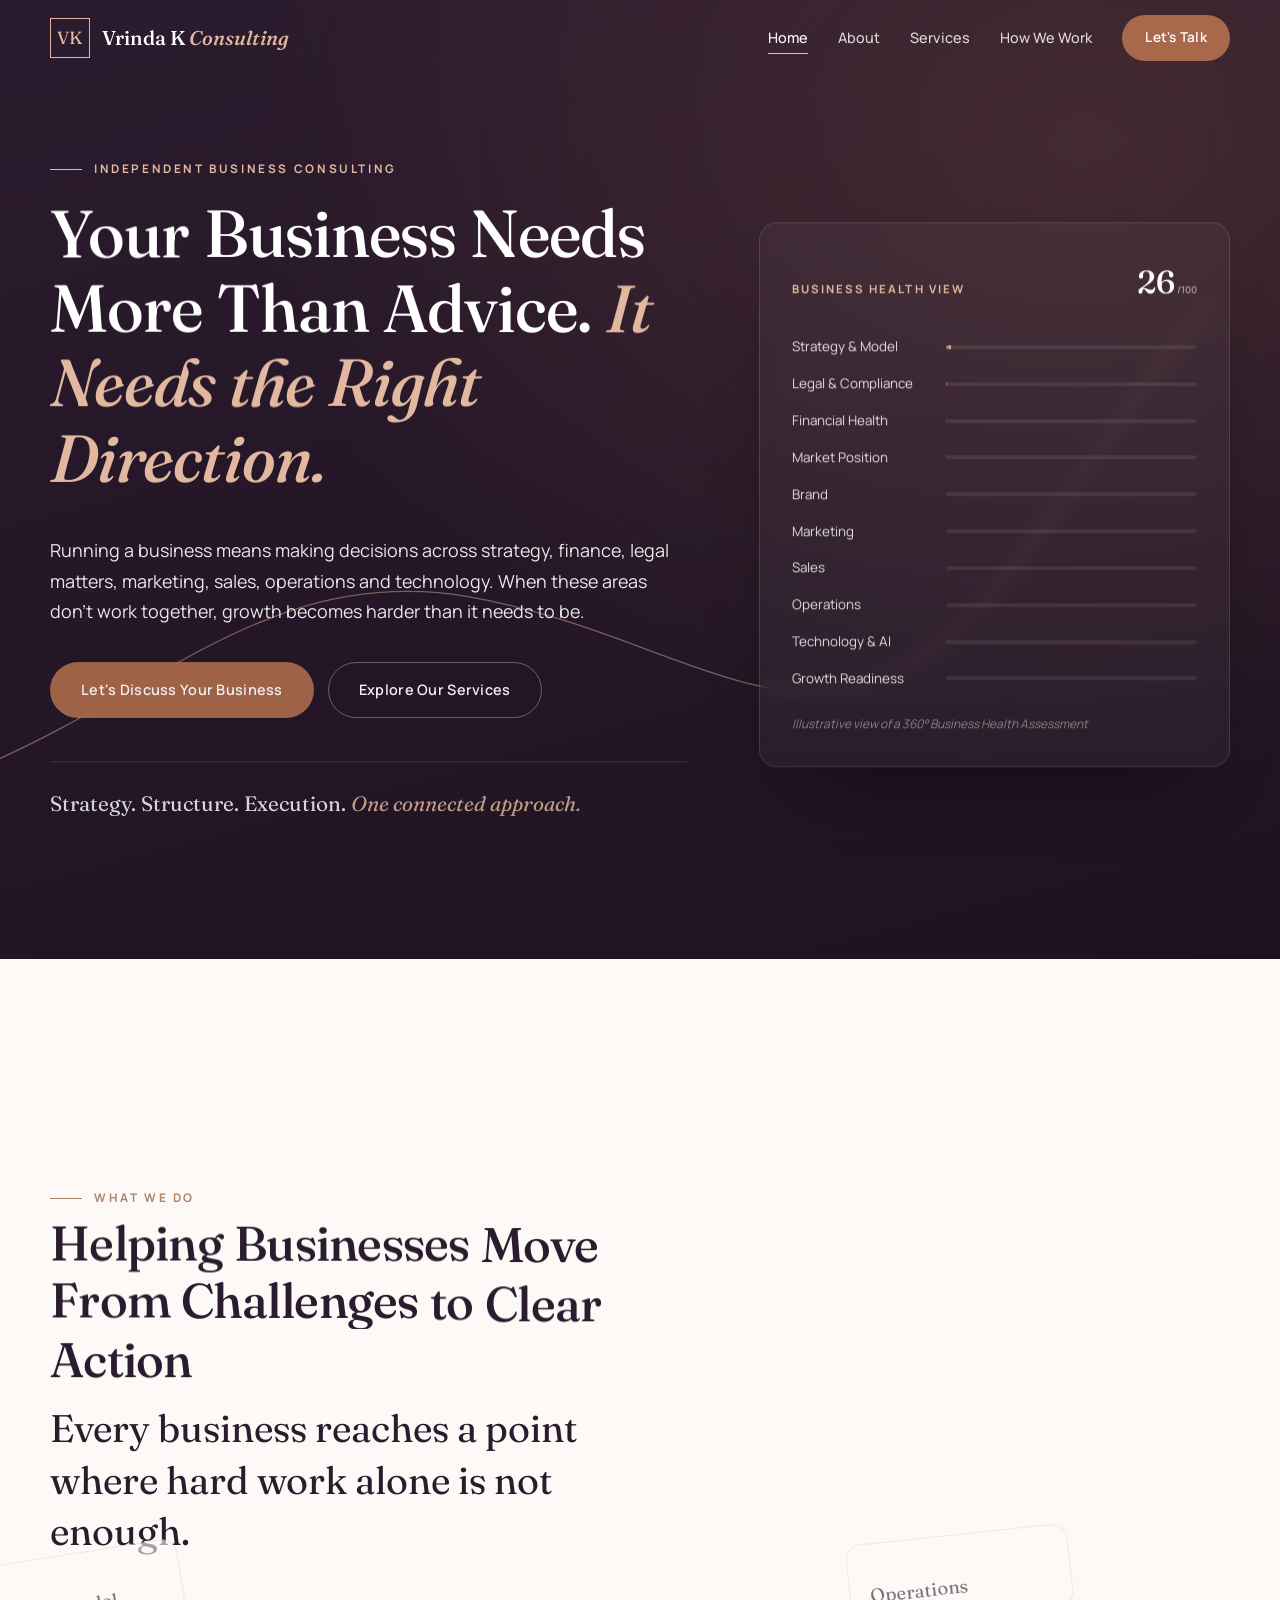
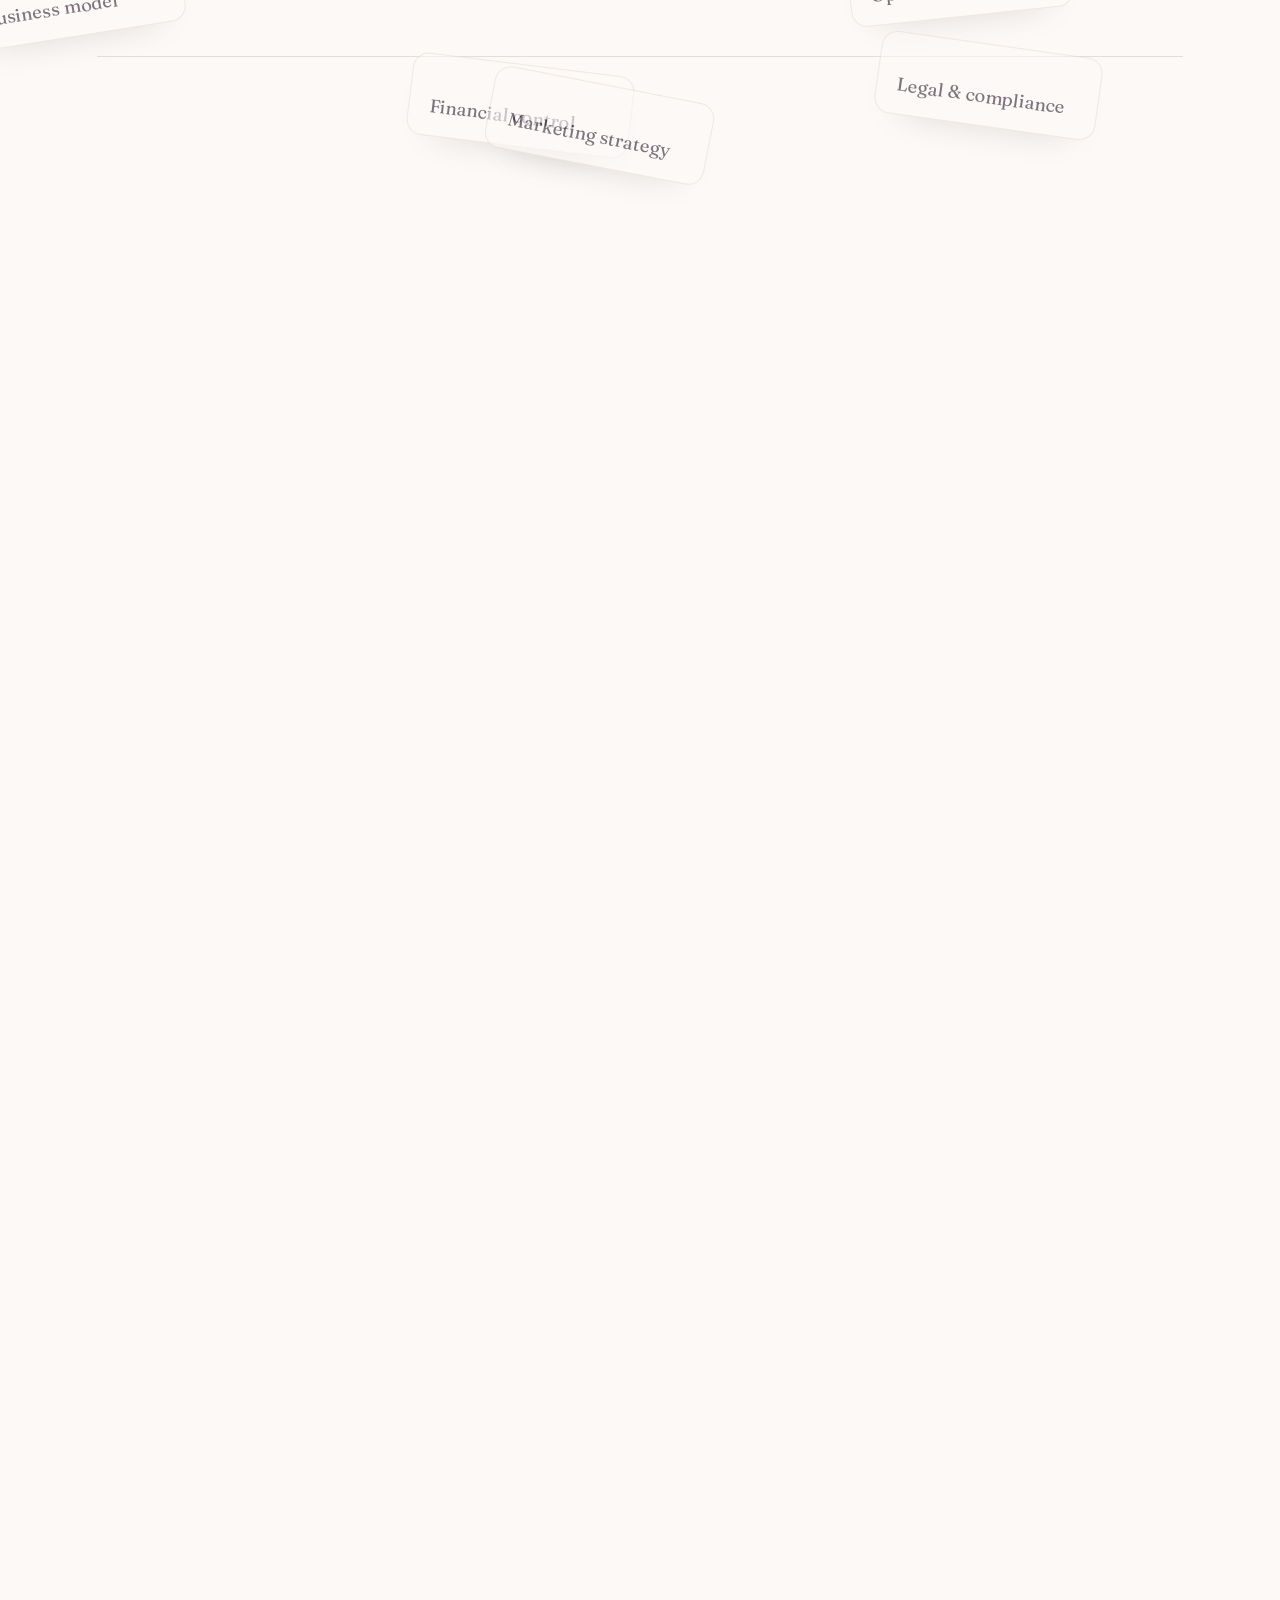
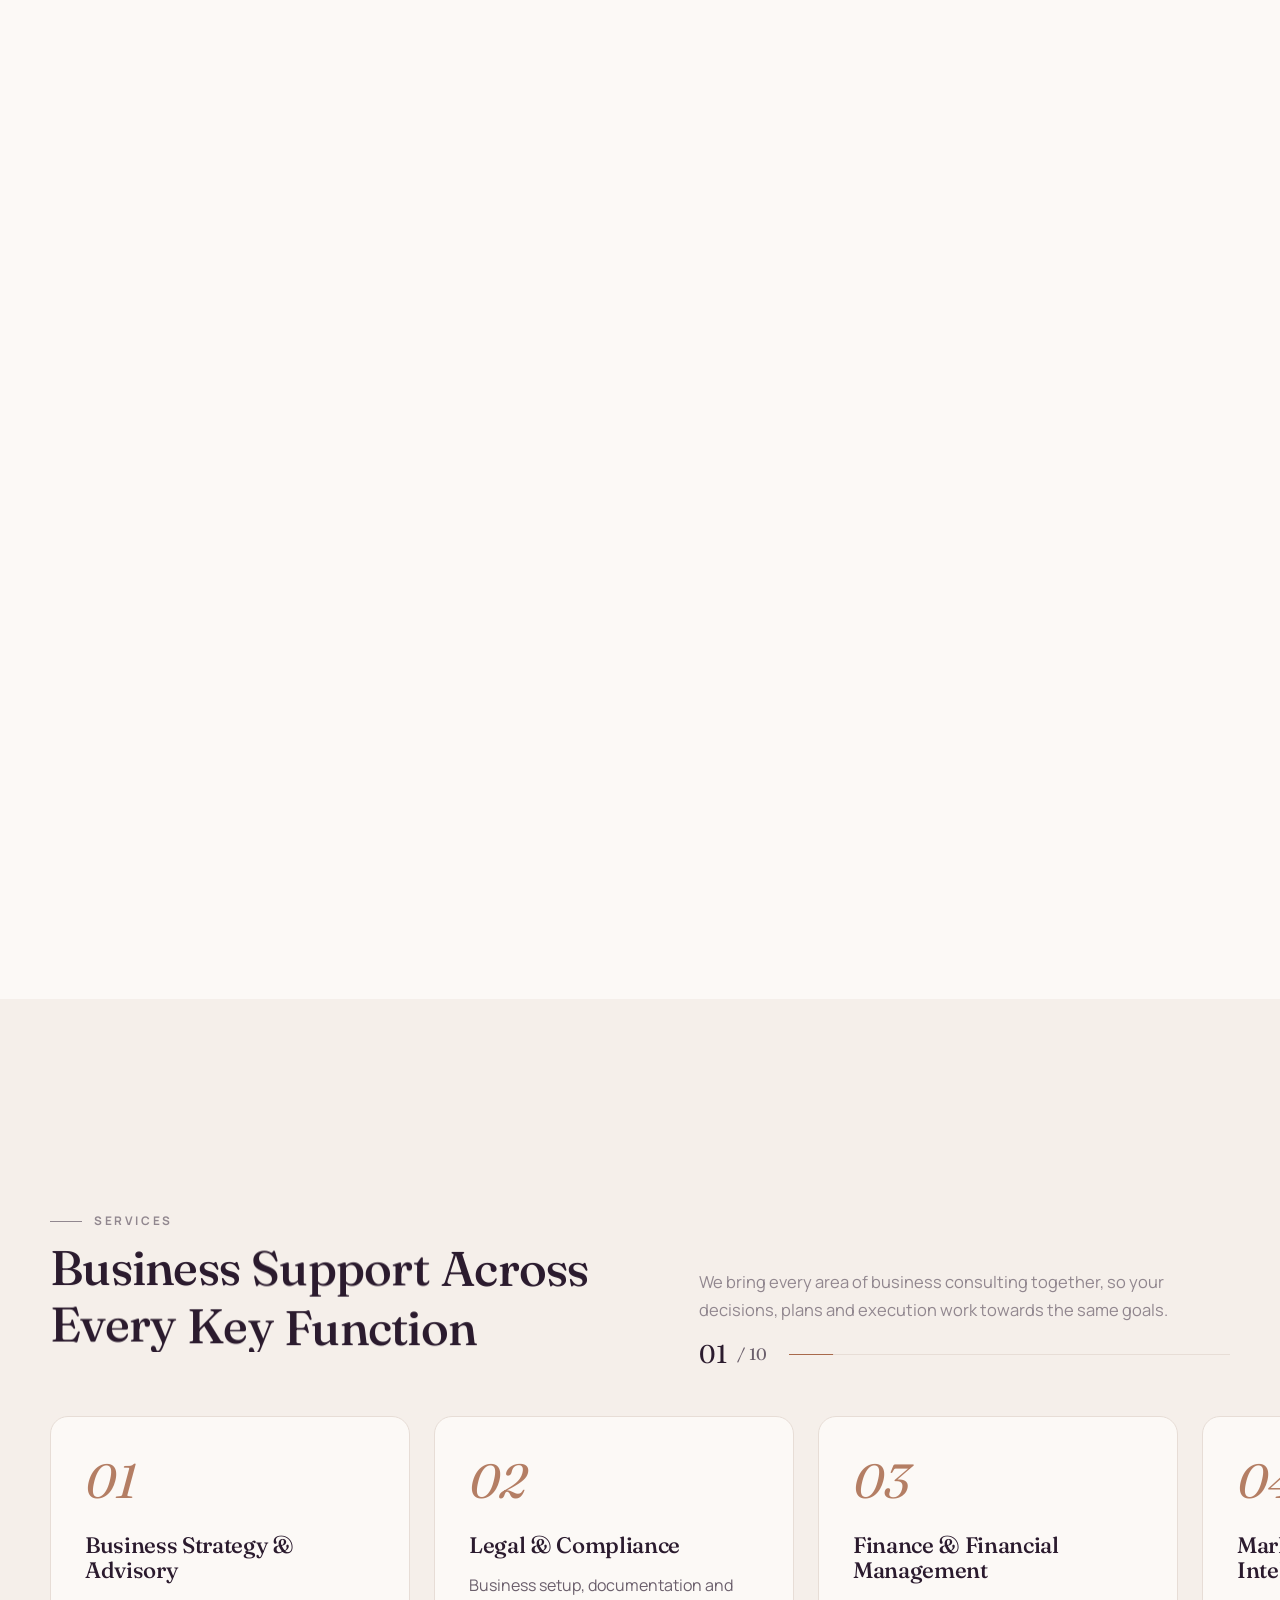
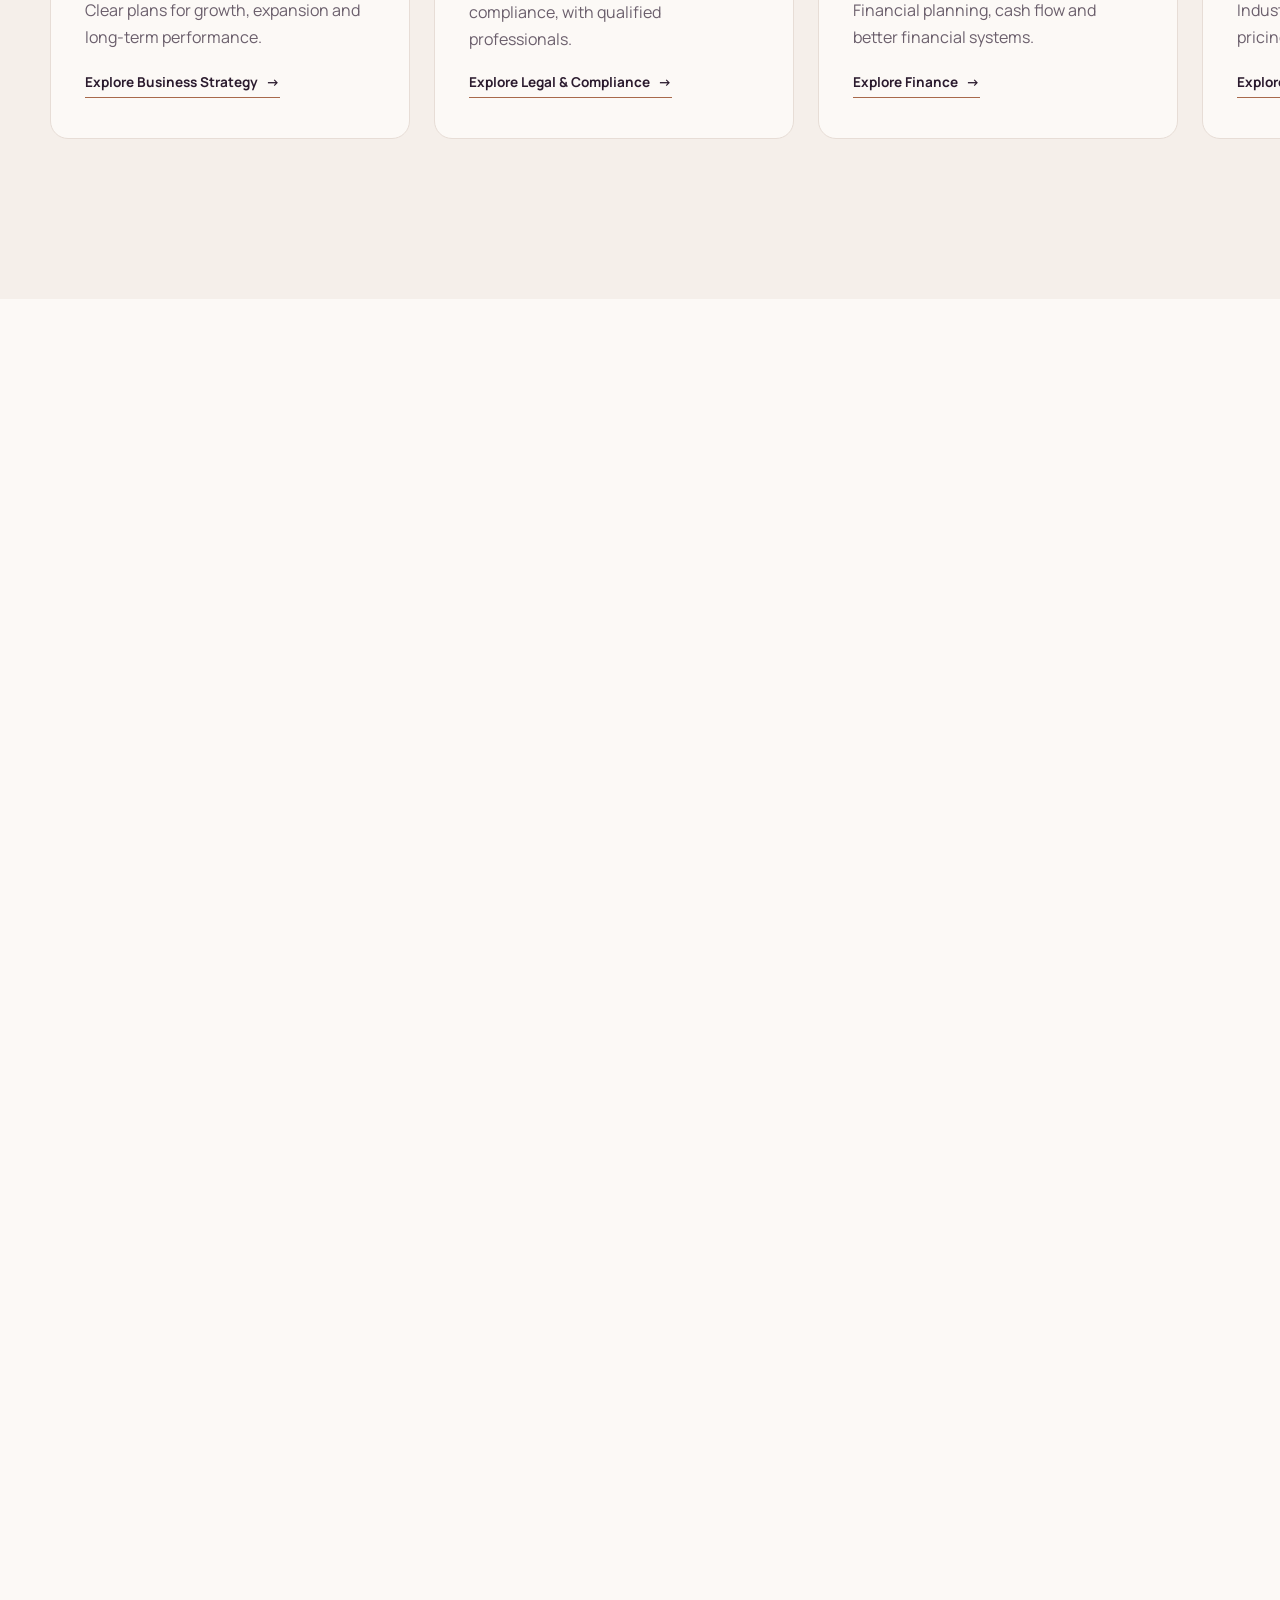
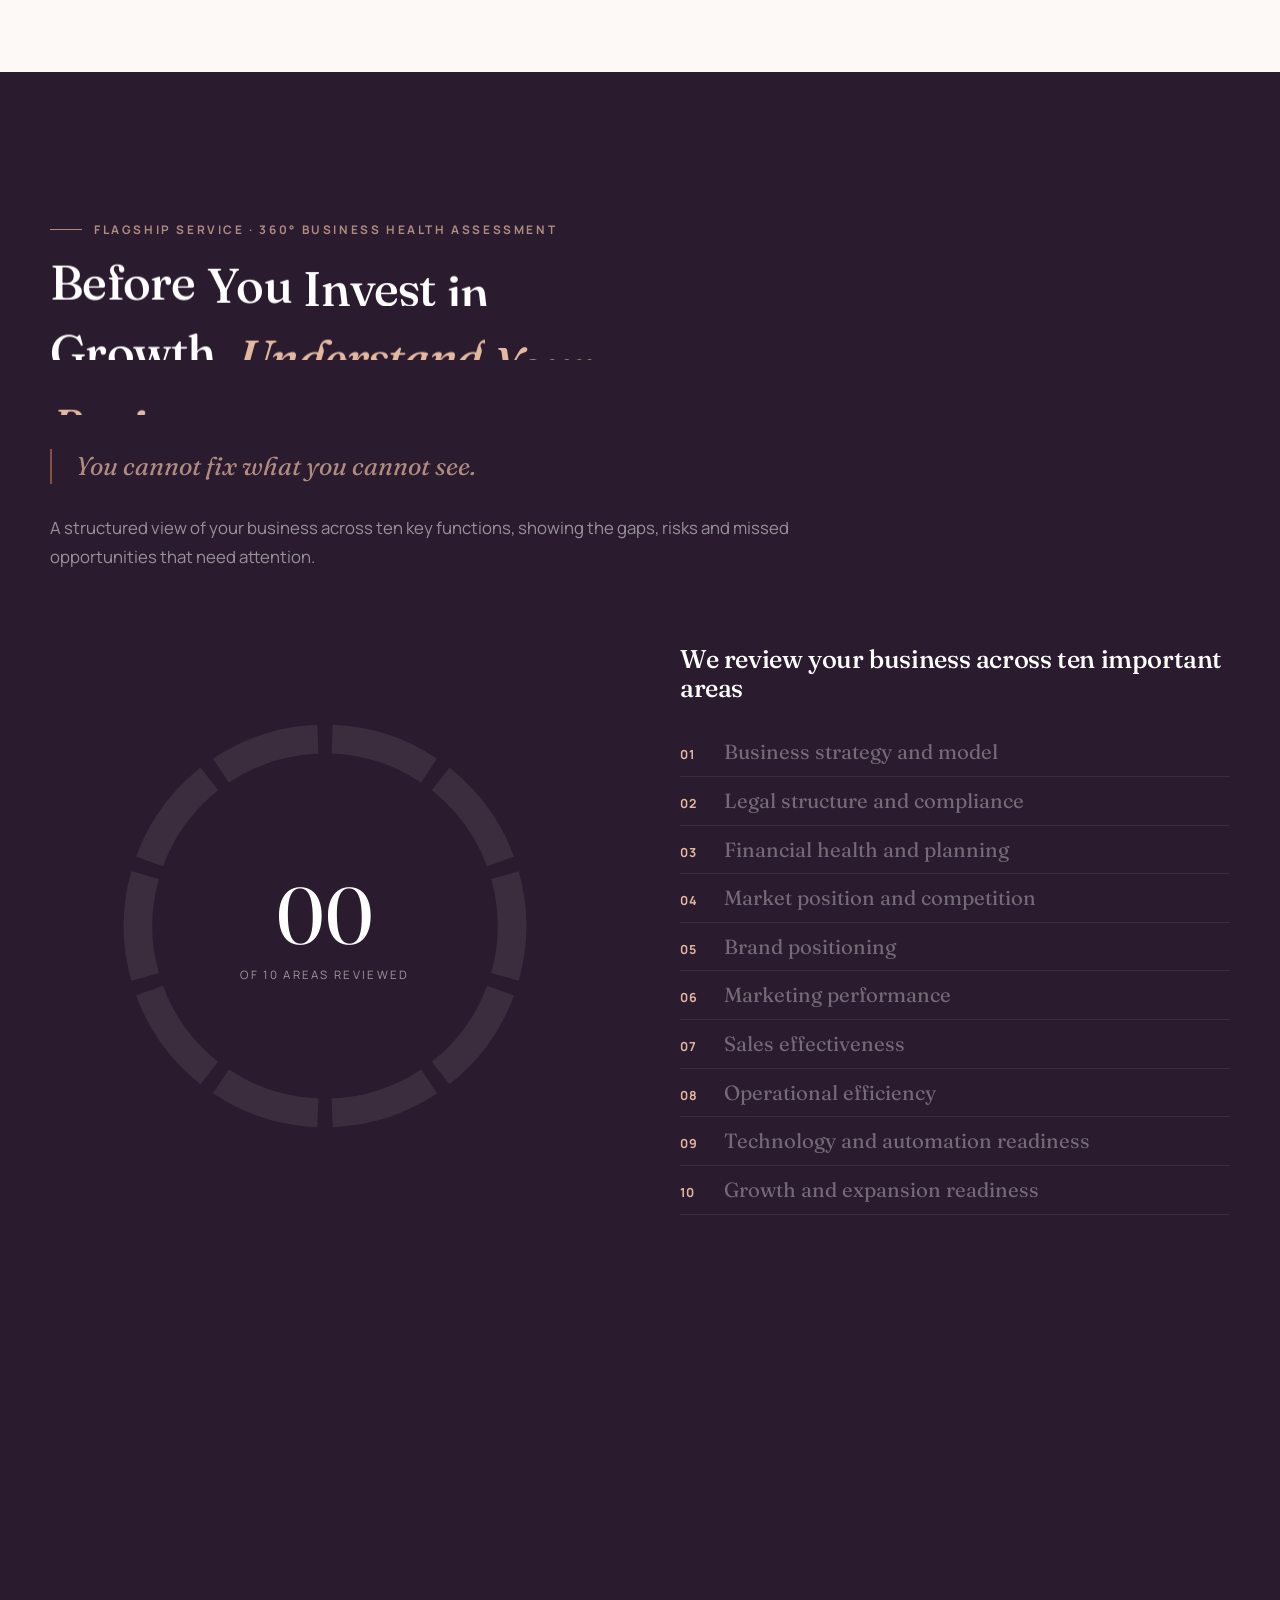
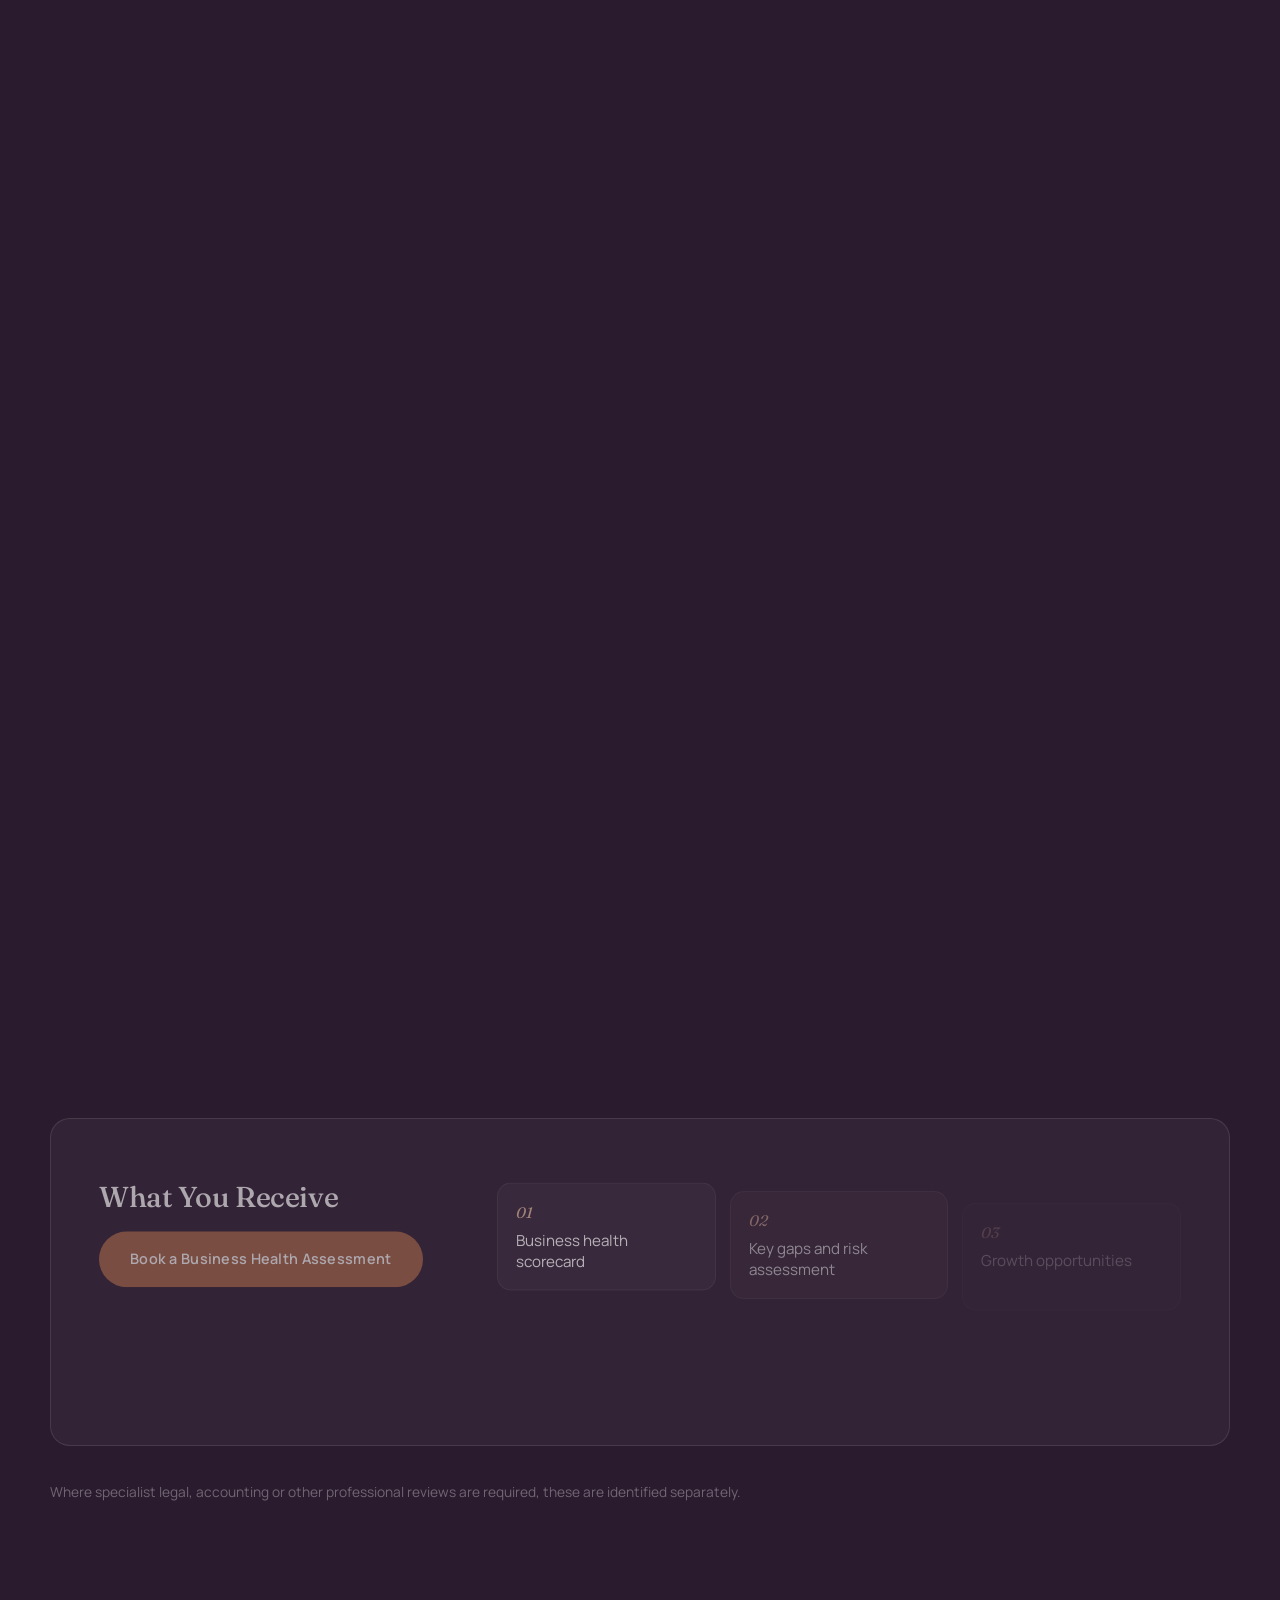
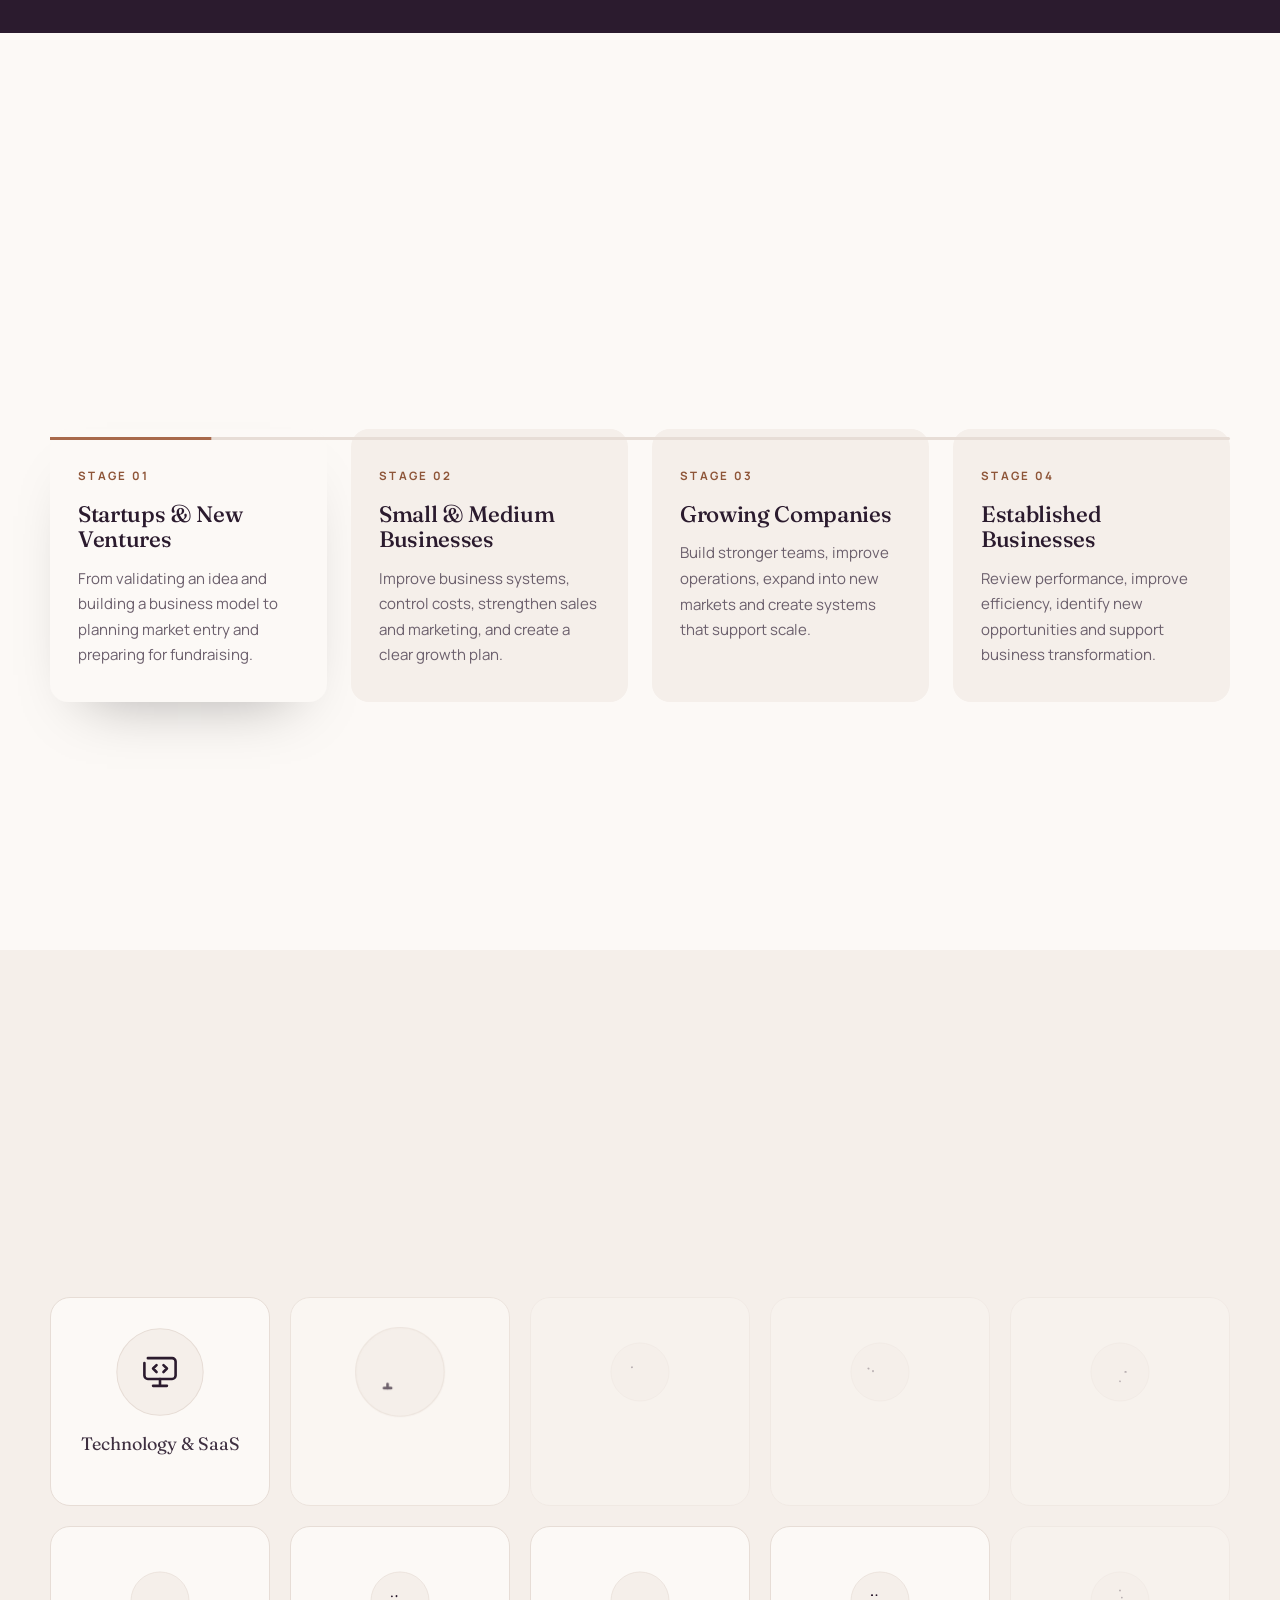
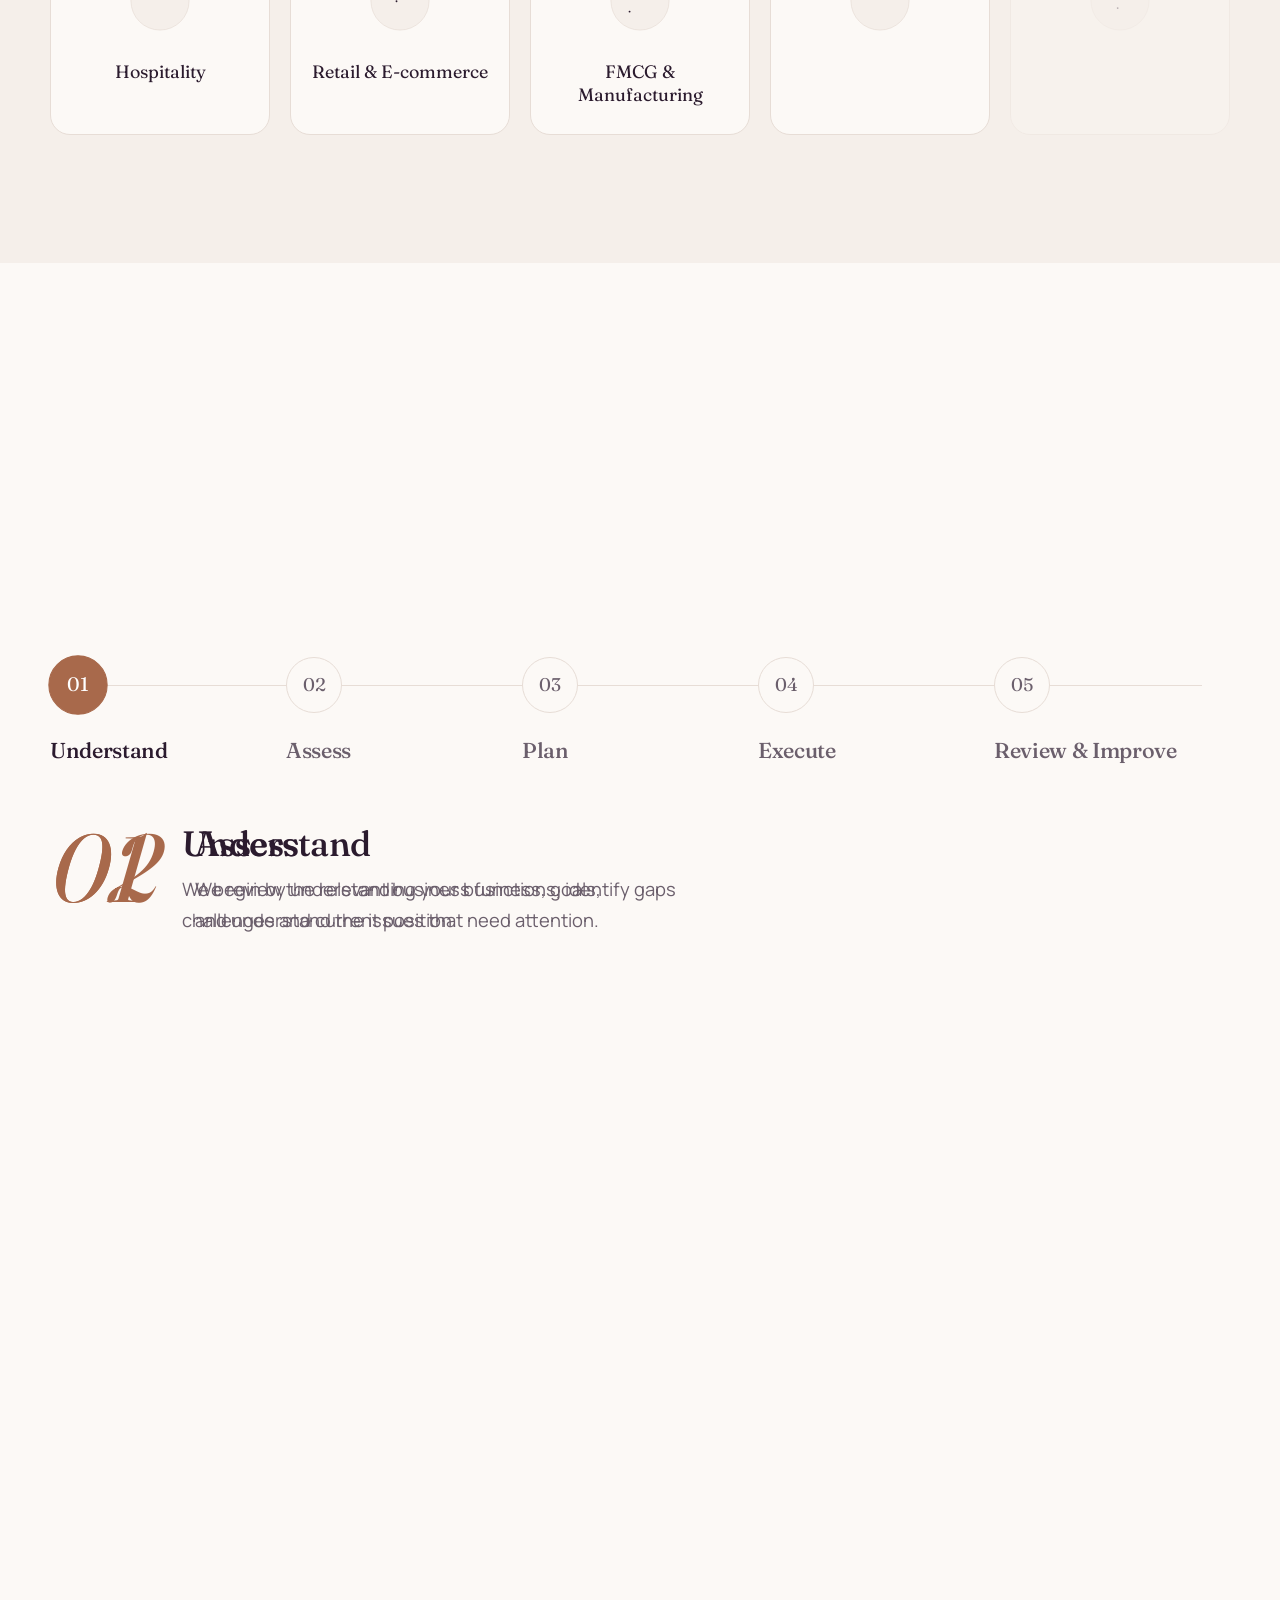
==== index.html @ 313e1193 "Add files via upload" ====
<!DOCTYPE html>
<html lang="en-IN">
<head>
  <meta charset="UTF-8">
  <meta name="viewport" content="width=device-width, initial-scale=1.0">
  <title>Vrinda K Consulting | Business Strategy, Finance, Legal &amp; Growth Advisory</title>
  <meta name="description" content="Vrinda K Consulting helps startups, SMEs and established businesses with business strategy, finance, legal coordination, marketing, sales, operations and technology.">
  <meta name="keywords" content="Business consultant in India, Business consulting services, Business strategy consultant, Startup business consultant, Business growth consulting, Business consulting for SMEs, Business financial planning, Business operations consulting, Market research services, Digital marketing consulting, Startup advisory services, Legal and compliance support for businesses">
  <link rel="canonical" href="/">
  <meta property="og:title" content="Vrinda K Consulting | Business Strategy, Finance, Legal &amp; Growth Advisory">
  <meta property="og:description" content="Independent business consulting for strategy, growth and execution. Based in Indore, India.">
  <meta property="og:type" content="website">

  <script>
    document.documentElement.classList.add('js');
    if ('scrollRestoration' in history) history.scrollRestoration = 'manual';
    if (location.hash.length > 1) document.documentElement.classList.add('skip-intro');
    try { if (sessionStorage.getItem('vk-nav')) document.documentElement.classList.add('nav-in'); } catch (e) {}
  </script>

  <link rel="preconnect" href="https://fonts.googleapis.com">
  <link rel="preconnect" href="https://fonts.gstatic.com" crossorigin>
  <link href="https://fonts.googleapis.com/css2?family=Fraunces:ital,opsz,wght@0,9..144,400;0,9..144,500;0,9..144,600;1,9..144,400;1,9..144,500&family=Manrope:wght@400;500;600;700&display=swap" rel="stylesheet">
  <link rel="stylesheet" href="styles.css?v=10">

  <script type="application/ld+json">
  {
    "@context": "https://schema.org",
    "@type": "ProfessionalService",
    "name": "Vrinda K Consulting",
    "description": "Independent business consulting for strategy, growth and execution.",
    "founder": { "@type": "Person", "name": "Vrinda Khode" },
    "address": { "@type": "PostalAddress", "addressLocality": "Indore", "addressRegion": "Madhya Pradesh", "addressCountry": "IN" },
    "areaServed": "IN"
  }
  </script>
</head>
<body data-page="home">

<!-- Page-to-page transition curtain -->
<div class="page-curtain" aria-hidden="true"><div class="curtain-label"><b>01</b><span>Home</span></div></div>

<!-- Intro curtain (plays on every load; scroll, tap or key press fast-forwards it) -->
<div class="preloader" aria-hidden="true">
  <div class="preloader-inner">
    <svg class="pre-mark" viewBox="0 0 80 80"><rect x="1" y="1" width="78" height="78" /></svg>
    <span class="pre-letters">VK</span>
    <p class="pre-line">Strategy. Structure. Execution.</p>
    <div class="pre-bar"><i></i></div>
  </div>
</div>

<!-- Scroll progress, desktop chapter rail, mobile chapter pill -->
<div class="progress-bar" aria-hidden="true"></div>
<div class="journey-rail" aria-hidden="true">
  <span class="rail-num">01</span>
  <div class="rail-track"><div class="rail-fill"></div></div>
  <span class="rail-name">Direction</span>
</div>
<div class="chapter-pill" aria-hidden="true"><b>01</b><span>Direction</span></div>

<!-- ============ HEADER ============ -->
<header class="site-header" id="top">
  <div class="container header-inner">
    <a href="index.html" class="logo" aria-label="Vrinda K Consulting home">
      <span class="logo-mark">VK</span>
      <span class="logo-text">Vrinda K <em>Consulting</em></span>
    </a>
    <button class="nav-toggle" aria-label="Open menu" aria-expanded="false" aria-controls="site-nav">
      <span></span><span></span><span></span>
    </button>
    <nav class="site-nav" id="site-nav" aria-label="Main">
      <a href="index.html" aria-current="page">Home</a>
      <a href="about.html">About</a>
      <a href="services.html">Services</a>
      <a href="how-we-work.html">How We Work</a>
      <a href="contact.html" class="btn btn-small btn-accent">Let's Talk</a>
    </nav>
  </div>
</header>

<main>

<!-- ============ 01 HERO ============ -->
<section class="hero tone-dark" data-chapter="Direction">
  <svg class="hero-path" viewBox="0 0 1440 900" preserveAspectRatio="xMidYMid slice" aria-hidden="true">
    <path id="journeyPath" d="M-40 760 C 220 720, 330 520, 560 560 S 900 760, 1080 520 S 1300 160, 1500 180" />
    <circle class="path-dot" r="6" cx="0" cy="0" />
  </svg>

  <div class="container hero-grid">
    <div class="hero-copy">
      <p class="eyebrow hero-eyebrow">Independent Business Consulting</p>
      <h1 class="split">Your Business Needs More Than Advice. <em>It Needs the Right Direction.</em></h1>
      <p class="lead hero-fade">Running a business means making decisions across strategy, finance, legal matters, marketing, sales, operations and technology. When these areas don't work together, growth becomes harder than it needs to be.</p>
      <div class="btn-row hero-fade">
        <a href="contact.html" class="btn btn-accent">Let's Discuss Your Business</a>
        <a href="services.html" class="btn btn-ghost">Explore Our Services</a>
      </div>
      <p class="hero-tagline hero-fade">Strategy. Structure. Execution. <span>One connected approach.</span></p>
    </div>

    <aside class="hero-card" aria-label="Illustrative business health view across ten functions">
      <div class="hero-card-head">
        <span>Business Health View</span>
        <span class="score"><b>64</b><small>/100</small></span>
      </div>
      <ul class="health-list">
        <li><span>Strategy &amp; Model</span><i><b style="--w:78%"></b></i></li>
        <li><span>Legal &amp; Compliance</span><i><b style="--w:64%"></b></i></li>
        <li><span>Financial Health</span><i><b style="--w:71%"></b></i></li>
        <li><span>Market Position</span><i><b style="--w:58%"></b></i></li>
        <li><span>Brand</span><i><b style="--w:66%"></b></i></li>
        <li><span>Marketing</span><i><b style="--w:49%"></b></i></li>
        <li><span>Sales</span><i><b style="--w:62%"></b></i></li>
        <li><span>Operations</span><i><b style="--w:74%"></b></i></li>
        <li><span>Technology &amp; AI</span><i><b style="--w:44%"></b></i></li>
        <li><span>Growth Readiness</span><i><b style="--w:69%"></b></i></li>
      </ul>
      <p class="hero-card-foot">Illustrative view of a 360° Business Health Assessment</p>
    </aside>
  </div>

  <div class="scroll-cue" aria-hidden="true"><span>Scroll to begin</span><i></i></div>
</section>

<!-- ============ 02 CLARITY (scene: scattered needs become an ordered plan) ============ -->
<section class="scene clarity" id="about" data-chapter="Clarity">
  <div class="container scene-inner">
    <header class="scene-head">
      <p class="eyebrow" data-reveal>What We Do</p>
      <h2 class="split">Helping Businesses Move From Challenges to Clear Action</h2>
    </header>
    <div class="clarity-stage">
      <div class="captions">
        <p class="caption statement">Every business reaches a point where hard work alone is not enough.</p>
        <p class="caption">You may need a stronger business model, better financial control, a clear marketing strategy, improved operations or legal support.</p>
        <p class="caption">The challenge is knowing <em>what to fix first</em> and how each decision affects the rest of the business.</p>
        <p class="caption">We look at the business as a whole and help build a practical path forward. <a href="about.html" class="link-arrow">Get to Know Us</a></p>
      </div>
      <div class="tiles-wrap">
        <span class="tiles-line" aria-hidden="true"><i></i></span>
        <ol class="tiles">
          <li><span>01</span>Business model</li>
          <li><span>02</span>Financial control</li>
          <li><span>03</span>Marketing strategy</li>
          <li><span>04</span>Operations</li>
          <li><span>05</span>Legal &amp; compliance</li>
        </ol>
      </div>
    </div>
  </div>
</section>

<!-- ============ 03 SERVICES (desktop: horizontal track · mobile: card deck) ============ -->
<section class="services tone-tint" id="services" data-chapter="Capabilities">
  <div class="container services-head">
    <div>
      <p class="eyebrow" data-reveal>Services</p>
      <h2 class="split">Business Support Across Every Key Function</h2>
    </div>
    <div>
      <p class="services-intro" data-reveal>We bring every area of business consulting together, so your decisions, plans and execution work towards the same goals.</p>
      <div class="services-meter" aria-hidden="true">
        <span class="meter-count">01</span><span class="meter-total">/ 10</span>
        <div class="meter-track"><div class="meter-fill"></div></div>
      </div>
    </div>
  </div>

  <div class="services-track">
    <article class="service-card">
      <span class="num">01</span>
      <h3>Business Strategy &amp; Advisory</h3>
      <p>Clear plans for growth, expansion and long-term performance.</p>
      <a href="services.html#strategy" class="link-arrow">Explore Business Strategy</a>
    </article>
    <article class="service-card">
      <span class="num">02</span>
      <h3>Legal &amp; Compliance</h3>
      <p>Business setup, documentation and compliance, with qualified professionals.</p>
      <a href="services.html#legal" class="link-arrow">Explore Legal &amp; Compliance</a>
    </article>
    <article class="service-card">
      <span class="num">03</span>
      <h3>Finance &amp; Financial Management</h3>
      <p>Financial planning, cash flow and better financial systems.</p>
      <a href="services.html#finance" class="link-arrow">Explore Finance</a>
    </article>
    <article class="service-card">
      <span class="num">04</span>
      <h3>Market Research &amp; Intelligence</h3>
      <p>Industry, competitor, customer and pricing research.</p>
      <a href="services.html#research" class="link-arrow">Explore Market Research</a>
    </article>
    <article class="service-card">
      <span class="num">05</span>
      <h3>Brand Consulting</h3>
      <p>Positioning, messaging and a clearer brand identity.</p>
      <a href="services.html#brand" class="link-arrow">Explore Brand Consulting</a>
    </article>
    <article class="service-card">
      <span class="num">06</span>
      <h3>Digital Marketing &amp; Growth</h3>
      <p>Campaigns, lead generation and better conversion.</p>
      <a href="services.html#marketing" class="link-arrow">Explore Digital Marketing</a>
    </article>
    <article class="service-card">
      <span class="num">07</span>
      <h3>Sales &amp; Business Development</h3>
      <p>Stronger sales processes, lead management and partnerships.</p>
      <a href="services.html#sales" class="link-arrow">Explore Sales &amp; Business Development</a>
    </article>
    <article class="service-card">
      <span class="num">08</span>
      <h3>Operations &amp; Management</h3>
      <p>Better processes, SOPs, team structures and performance.</p>
      <a href="services.html#operations" class="link-arrow">Explore Operations</a>
    </article>
    <article class="service-card">
      <span class="num">09</span>
      <h3>Technology, AI &amp; Automation</h3>
      <p>Automation and connected systems that reduce manual work.</p>
      <a href="services.html#technology" class="link-arrow">Explore Technology &amp; AI</a>
    </article>
    <article class="service-card">
      <span class="num">10</span>
      <h3>Startup &amp; Fundraising Advisory</h3>
      <p>Business plans, projections, pitch decks and investor readiness.</p>
      <a href="services.html#startup" class="link-arrow">Explore Startup Advisory</a>
    </article>
    <article class="service-card service-card-next">
      <span class="num">Next</span>
      <h3>Not sure where to begin?</h3>
      <p>Start with the 360° Business Health Assessment.</p>
      <a href="#assessment" class="link-arrow">See the Assessment</a>
    </article>
  </div>
</section>

<!-- ============ 04 360° ASSESSMENT (scene: wheel fills area by area) ============ -->
<section class="section tone-dark assessment" id="assessment" data-chapter="Diagnosis">
  <div class="container">
    <div class="section-head">
      <p class="eyebrow" data-reveal>Flagship Service · 360° Business Health Assessment</p>
      <h2 class="split">Before You Invest in Growth, <em>Understand Your Business.</em></h2>
      <p class="pull pull-light" data-reveal>You cannot fix what you cannot see.</p>
      <p data-reveal>A structured view of your business across ten key functions, showing the gaps, risks and missed opportunities that need attention.</p>
    </div>
  </div>

  <div class="assess-stage">
    <div class="container assess-stage-inner">
      <div class="wheel-col">
        <div class="wheel-wrap" aria-hidden="true">
          <svg class="wheel" viewBox="0 0 400 400"><g class="wheel-segs"></g></svg>
          <div class="wheel-center">
            <b class="wheel-count">00</b>
            <small>of 10 areas reviewed</small>
          </div>
        </div>
        <p class="area-current" aria-hidden="true"><b>01</b><span>Business strategy and model</span></p>
      </div>
      <div class="areas">
        <h3>We review your business across ten important areas</h3>
        <ol class="area-list">
          <li>Business strategy and model</li>
          <li>Legal structure and compliance</li>
          <li>Financial health and planning</li>
          <li>Market position and competition</li>
          <li>Brand positioning</li>
          <li>Marketing performance</li>
          <li>Sales effectiveness</li>
          <li>Operational efficiency</li>
          <li>Technology and automation readiness</li>
          <li>Growth and expansion readiness</li>
        </ol>
      </div>
    </div>
  </div>

  <div class="container">
    <div class="assess-receive">
      <div data-reveal>
        <h3>What You Receive</h3>
        <a href="contact.html?service=assessment" class="btn btn-accent">Book a Business Health Assessment</a>
      </div>
      <ul class="deliverables" data-stagger>
        <li><span>01</span>Business health scorecard</li>
        <li><span>02</span>Key gaps and risk assessment</li>
        <li><span>03</span>Growth opportunities</li>
        <li><span>04</span>Priority recommendations</li>
        <li><span>05</span>Recommended service roadmap</li>
        <li><span>06</span>Suggested implementation plan</li>
      </ul>
    </div>
    <p class="small-note assess-note" data-reveal>Where specialist legal, accounting or other professional reviews are required, these are identified separately.</p>
  </div>
</section>

<!-- ============ 05 STAGES (scene: growth staircase) ============ -->
<section class="section stages" id="clients" data-chapter="Stages">
  <div class="container">
    <div class="section-head">
      <p class="eyebrow" data-reveal>Who We Work With</p>
      <h2 class="split">Business Consulting for Every Stage of Growth</h2>
      <p data-reveal>Our approach starts with your current stage, your goals and the support you need.</p>
    </div>
    <div class="stages-wrap">
      <span class="stage-line" aria-hidden="true"><i></i></span>
      <div class="stage-grid">
        <div class="stage">
          <span class="stage-step">Stage 01</span>
          <h3>Startups &amp; New Ventures</h3>
          <p>From validating an idea and building a business model to planning market entry and preparing for fundraising.</p>
        </div>
        <div class="stage">
          <span class="stage-step">Stage 02</span>
          <h3>Small &amp; Medium Businesses</h3>
          <p>Improve business systems, control costs, strengthen sales and marketing, and create a clear growth plan.</p>
        </div>
        <div class="stage">
          <span class="stage-step">Stage 03</span>
          <h3>Growing Companies</h3>
          <p>Build stronger teams, improve operations, expand into new markets and create systems that support scale.</p>
        </div>
        <div class="stage">
          <span class="stage-step">Stage 04</span>
          <h3>Established Businesses</h3>
          <p>Review performance, improve efficiency, identify new opportunities and support business transformation.</p>
        </div>
      </div>
    </div>
    <div class="center" data-reveal><a href="contact.html" class="btn btn-dark">Discuss Your Business Goals</a></div>
  </div>
</section>

<!-- ============ 06 INDUSTRIES ============ -->
<section class="section tone-tint industries" id="industries" data-chapter="Industries">
  <div class="container">
    <div class="section-head">
      <p class="eyebrow" data-reveal>Industries We Support</p>
      <h2 class="split">Business Understanding Across Multiple Industries</h2>
    </div>
    <ul class="ind-grid">
      <li class="ind"><span class="ind-icon" aria-hidden="true"><svg viewBox="0 0 24 24"><rect x="3" y="4" width="18" height="12" rx="2"/><path d="M8 20h8M12 16v4"/><path d="M10 8l-2 2 2 2M14 8l2 2-2 2"/></svg></span><span class="ind-name">Technology &amp; SaaS</span></li>
      <li class="ind"><span class="ind-icon" aria-hidden="true"><svg viewBox="0 0 24 24"><path d="M3 21h18"/><path d="M5 21V8l6-4v17"/><path d="M11 21V10h8v11"/><path d="M7.5 10h1M7.5 14h1M14.5 13h1M14.5 17h1"/></svg></span><span class="ind-name">Real Estate &amp; Infrastructure</span></li>
      <li class="ind"><span class="ind-icon" aria-hidden="true"><svg viewBox="0 0 24 24"><path d="M4 20h16"/><path d="M6 17v-4M11 17V9M16 17v-6"/><path d="M5 8l5-3 4 3 5-4"/></svg></span><span class="ind-name">Financial Services</span></li>
      <li class="ind"><span class="ind-icon" aria-hidden="true"><svg viewBox="0 0 24 24"><path d="M2 9l10-5 10 5-10 5z"/><path d="M6 11v5c0 1.5 3 3 6 3s6-1.5 6-3v-5"/><path d="M22 9v6"/></svg></span><span class="ind-name">Education &amp; EdTech</span></li>
      <li class="ind"><span class="ind-icon" aria-hidden="true"><svg viewBox="0 0 24 24"><path d="M12 20s-7-4.5-7-10a4 4 0 0 1 7-2.6A4 4 0 0 1 19 10c0 5.5-7 10-7 10z"/><path d="M7 12h3l1.5-2.5 2 4 1.5-1.5h2"/></svg></span><span class="ind-name">Healthcare</span></li>
      <li class="ind"><span class="ind-icon" aria-hidden="true"><svg viewBox="0 0 24 24"><path d="M3 18h18"/><path d="M5 18a7 7 0 0 1 14 0"/><path d="M12 11V8M10 8h4"/><path d="M4 21h16"/></svg></span><span class="ind-name">Hospitality</span></li>
      <li class="ind"><span class="ind-icon" aria-hidden="true"><svg viewBox="0 0 24 24"><path d="M5 8h14l-1 12H6z"/><path d="M9 8V6a3 3 0 0 1 6 0v2"/><path d="M9 12a3 3 0 0 0 6 0"/></svg></span><span class="ind-name">Retail &amp; E-commerce</span></li>
      <li class="ind"><span class="ind-icon" aria-hidden="true"><svg viewBox="0 0 24 24"><path d="M3 21V12l5 3v-3l5 3v-3l4 2.5V4h3v17z"/><path d="M7 18h2M12 18h2"/></svg></span><span class="ind-name">FMCG &amp; Manufacturing</span></li>
      <li class="ind"><span class="ind-icon" aria-hidden="true"><svg viewBox="0 0 24 24"><rect x="3" y="7" width="18" height="13" rx="2"/><path d="M9 7V5a1 1 0 0 1 1-1h4a1 1 0 0 1 1 1v2"/><path d="M3 13h18"/></svg></span><span class="ind-name">Professional &amp; Business Services</span></li>
      <li class="ind"><span class="ind-icon" aria-hidden="true"><svg viewBox="0 0 24 24"><path d="M12 3c3 2 5 6 4 11H8C7 9 9 5 12 3z"/><path d="M8 14l-3 3 3 1M16 14l3 3-3 1"/><path d="M10 18c0 2 1 3 2 3s2-1 2-3"/><circle cx="12" cy="9" r="1.6"/></svg></span><span class="ind-name">Startups &amp; Emerging Businesses</span></li>
    </ul>
  </div>
</section>

<!-- ============ 07 PROCESS (desktop scene: one step at a time) ============ -->
<section class="section process-sec" id="process" data-chapter="Process">
  <div class="container">
    <div class="section-head">
      <p class="eyebrow" data-reveal>How We Work</p>
      <h2 class="split">A Clear Process. Practical Outcomes.</h2>
      <p data-reveal>Good consulting should lead to action. Every engagement follows a structured process.</p>
    </div>
    <div class="process-wrap">
      <span class="process-line" aria-hidden="true"><i></i></span>
      <ol class="process">
        <li><span>01</span><div><h3>Understand</h3><p>We begin by understanding your business, goals, challenges and current position.</p></div></li>
        <li><span>02</span><div><h3>Assess</h3><p>We review the relevant business functions, identify gaps and understand the issues that need attention.</p></div></li>
        <li><span>03</span><div><h3>Plan</h3><p>We develop a practical strategy, define priorities and agree on the scope of work.</p></div></li>
        <li><span>04</span><div><h3>Execute</h3><p>We support implementation directly or coordinate with qualified specialists and delivery partners, based on the agreed scope.</p></div></li>
        <li><span>05</span><div><h3>Review &amp; Improve</h3><p>We review progress, track agreed outcomes and identify the next steps.</p></div></li>
      </ol>
      <div class="process-panel" aria-hidden="true"></div>
    </div>
    <div class="center" data-reveal><a href="how-we-work.html" class="link-arrow">Understand Our Approach</a></div>
  </div>
</section>

<!-- ============ 08 SPECIALISTS (scene: tangled lines become one relationship) ============ -->
<section class="section tone-tint specialists" id="specialists" data-chapter="Expertise">
  <div class="container spec-stage">
    <div class="spec-head">
      <p class="eyebrow" data-reveal>Our Approach to Specialist Support</p>
      <h2 class="split">One Consulting Relationship. The Right Expertise When You Need It.</h2>
    </div>
    <div class="hub" aria-hidden="true">
      <div class="hub-orbit"></div>
      <svg class="hub-lines" viewBox="0 0 400 400">
        <path class="tangle" d="M200 60 C 330 60, 210 250, 340 200" />
        <path class="tangle" d="M200 60 C 70 160, 340 240, 200 340" />
        <path class="tangle" d="M200 60 C 310 150, 60 110, 60 200" />
        <line class="straight" x1="200" y1="200" x2="200" y2="60" />
        <line class="straight" x1="200" y1="200" x2="340" y2="200" />
        <line class="straight" x1="200" y1="200" x2="200" y2="340" />
        <line class="straight" x1="200" y1="200" x2="60" y2="200" />
      </svg>
      <div class="hub-core"><span>VK</span><small>Lead consultant</small></div>
      <div class="hub-node n-top"><span>Your Business</span></div>
      <div class="hub-node n-right"><span>Accountant</span></div>
      <div class="hub-node n-bottom"><span>Advocate</span></div>
      <div class="hub-node n-left"><span>Tech Specialist</span></div>
    </div>
    <div class="captions spec-captions">
      <p class="caption">Some challenges need an accountant, an advocate or a developer. <strong>You should not have to manage every professional independently.</strong></p>
      <p class="caption">Vrinda K Consulting leads the relationship and coordinates the right specialists. Work is delivered directly, jointly or by an independent qualified professional.</p>
    </div>
  </div>
  <div class="container">
    <p class="small-note spec-note" data-reveal>For regulated professional work, the relevant specialist is responsible for their professional advice, review, certification, filing or representation. The scope, fees and responsibilities are clarified before work begins.</p>
  </div>
</section>

<!-- ============ 10 FOUNDER (scene: cause → effect chain) ============ -->
<section class="section tone-tint" id="founder" data-chapter="Founder">
  <div class="container founder-grid">
    <figure class="founder-photo">
      <span class="photo-frame"></span>
      <div class="photo-inner">
        <img class="founder-img" src="images/vrinda-khode.jpg" alt="Vrinda Khode, founder of Vrinda K Consulting" width="900" height="1200" loading="lazy" decoding="async"
             onerror="this.remove(); document.querySelector('.photo-placeholder').hidden = false;">
        <!-- Shown only if images/vrinda-khode.jpg is missing -->
        <div class="photo-placeholder" role="img" aria-label="Portrait of Vrinda Khode (placeholder)" hidden>
          <span>VK</span>
          <small>Founder portrait</small>
        </div>
      </div>
      <figcaption data-reveal>Vrinda Khode<br><span>Founder, Vrinda K Consulting</span></figcaption>
    </figure>
    <div class="founder-copy">
      <p class="eyebrow" data-reveal>Founder Introduction</p>
      <h2 class="split">A Business Partner Focused on Clarity, Growth and Execution</h2>
      <p class="founder-hello" data-reveal>Hi, I'm Vrinda Khode.</p>
      <p data-reveal>I work with founders, entrepreneurs and business teams to bring clarity to decisions and help turn plans into action.</p>
      <p class="chain-intro" data-reveal>Business problems should not be viewed in isolation.</p>
      <ul class="chain">
        <li><span>A change in pricing</span><i></i><span>affects sales</span></li>
        <li><span>A change in operations</span><i></i><span>affects costs</span></li>
        <li><span>A strong offer and sales process</span><i></i><span>make marketing perform</span></li>
      </ul>
      <p data-reveal>That is why I take a connected, business-first approach to consulting.</p>
      <ul class="values" aria-label="Why work with Vrinda K Consulting" data-stagger>
        <li>A Connected View</li>
        <li>Practical Recommendations</li>
        <li>Flexible Engagements</li>
        <li>Specialist Access</li>
        <li>Focus on Business Outcomes</li>
      </ul>
      <a href="about.html" class="link-arrow" data-reveal>More About Vrinda</a>
    </div>
  </div>
</section>

<!-- ============ 11 FINAL CTA ============ -->
<section class="section tone-dark cta" id="contact" data-chapter="Next Step">
  <div class="cta-orb" aria-hidden="true"></div>
  <div class="container cta-inner">
    <h2 class="split">Let's Understand What Your Business <em>Needs Next.</em></h2>
    <p data-reveal>Whether you are starting a business, solving a specific challenge or planning your next stage of growth, the first step is understanding where you stand.</p>
    <div class="btn-row center-row" data-reveal>
      <a href="contact.html?intent=consultation" class="btn btn-accent">Schedule a Consultation</a>
      <a href="contact.html" class="btn btn-ghost">Send an Enquiry</a>
    </div>
    <p class="cta-sign" data-reveal>Let's turn your business challenges into a clear plan of action.</p>
  </div>
</section>

</main>

<!-- ============ NEXT CHAPTER (links the page journey) ============ -->
<a class="next-chapter" href="about.html">
  <span class="container nc-inner">
    <span class="nc-label">Next chapter · 02</span>
    <span class="nc-title">About <em>Vrinda K Consulting</em></span>
    <span class="nc-arrow" aria-hidden="true">→</span>
  </span>
  <span class="nc-line" aria-hidden="true"><i></i></span>
</a>

<!-- ============ FOOTER (shared across pages) ============ -->
<footer class="site-footer">
  <div class="container footer-grid">
    <div class="footer-brand">
      <a href="index.html" class="logo">
        <span class="logo-mark">VK</span>
        <span class="logo-text">Vrinda K <em>Consulting</em></span>
      </a>
      <p><strong>Independent business consulting for strategy, growth and execution.</strong></p>
      <p>Helping startups, SMEs and established businesses make better decisions, build stronger systems and move forward with clarity.</p>
    </div>
    <div>
      <h4>Quick Links</h4>
      <ul>
        <li><a href="index.html">Home</a></li>
        <li><a href="about.html">About</a></li>
        <li><a href="services.html">Services</a></li>
        <li><a href="index.html#industries">Industries</a></li>
        <li><a href="how-we-work.html">How We Work</a></li>
        <li><a href="index.html#assessment">360° Business Health Assessment</a></li>
        <li><span class="soon">Insights <small>Coming soon</small></span></li>
        <li><a href="contact.html">Contact</a></li>
      </ul>
    </div>
    <div>
      <h4>Services</h4>
      <ul>
        <li><a href="services.html#strategy">Business Strategy &amp; Advisory</a></li>
        <li><a href="services.html#legal">Legal &amp; Compliance</a></li>
        <li><a href="services.html#finance">Finance &amp; Financial Management</a></li>
        <li><a href="services.html#research">Market Research</a></li>
        <li><a href="services.html#brand">Brand Consulting</a></li>
        <li><a href="services.html#marketing">Digital Marketing</a></li>
        <li><a href="services.html#sales">Sales &amp; Business Development</a></li>
        <li><a href="services.html#operations">Operations &amp; Management</a></li>
        <li><a href="services.html#technology">Technology, AI &amp; Automation</a></li>
        <li><a href="services.html#startup">Startup &amp; Fundraising Advisory</a></li>
      </ul>
    </div>
    <div>
      <h4>Contact</h4>
      <ul class="contact-list">
        <li><span>Email</span><a href="mailto:info@vrindakconsulting.com">info@vrindakconsulting.com</a></li>
        <li><span>Phone</span><a href="tel:+919589334946">+91 95893 34946</a></li>
        <li><span>Location</span>Indore, Madhya Pradesh, India</li>
      </ul>
    </div>
  </div>
  <div class="container footer-bottom">
    <p class="disclaimer">Vrinda K Consulting provides business consulting, advisory and coordination services. Legal, accounting, tax, audit, certification and other regulated professional services are delivered by appropriately qualified and authorised independent professionals, where engaged. The scope and responsibility for each service will be disclosed to the client.</p>
    <p>© <span id="year">2026</span> Vrinda K Consulting. All rights reserved.</p>
  </div>
</footer>


<script src="vendor/gsap.min.js"></script>
<script src="vendor/ScrollTrigger.min.js"></script>
<script src="vendor/MotionPathPlugin.min.js"></script>
<script src="vendor/lenis.min.js"></script>
<script src="js/core.js?v=10"></script>
<script src="js/home.js?v=10"></script>
</body>
</html>
---- styles.css ----
/* =========================================================
   Vrinda K Consulting — styles
   ========================================================= */

/* Palette: Aubergine & Copper Rose */
:root {
  --deep: #2B1B2E;  --deep-2: #1E1220;
  --surface: #F5EFEA; --paper: #FCF9F6;
  --accent: #A8694B; --accent-soft: #E2B9A0; --accent-ink: #8E5538; --on-accent: #fff;
  --text: #2E2530;  --muted: #6B5F6C; --line: #E7DDD6;
}

:root {
  --serif: "Fraunces", Georgia, serif;
  --sans: "Manrope", system-ui, -apple-system, "Segoe UI", sans-serif;
  --max: 1180px;
  --ease: cubic-bezier(.2,.7,.2,1);
  --vh: 100vh;
}
@supports (height: 100svh) { :root { --vh: 100svh; } }

*, *::before, *::after { box-sizing: border-box; }
/* Guard: nothing may widen the page sideways (clip keeps sticky elements working) */
html, body { overflow-x: clip; max-width: 100%; }
html { scroll-padding-top: 80px; }
html.static { scroll-behavior: smooth; }
body {
  margin: 0; font-family: var(--sans); font-size: 16.5px; line-height: 1.7;
  color: var(--text); background: var(--paper);
  -webkit-font-smoothing: antialiased; transition: background .4s;
}
img { max-width: 100%; display: block; }
a { color: inherit; }
p { margin: 0 0 1.1em; }

h1, h2, h3 {
  font-family: var(--serif); font-weight: 500; color: var(--deep);
  line-height: 1.12; margin: 0 0 .6em; letter-spacing: -0.015em;
}
h1 { font-size: clamp(2.5rem, 5.2vw, 4.3rem); }
h2 { font-size: clamp(1.9rem, 3.8vw, 3.1rem); max-width: 18ch; }
h3 { font-size: 1.4rem; }
h1 em, h2 em, .caption em { font-style: italic; color: var(--accent-ink); }

.container { width: min(var(--max), 100% - 48px); margin-inline: auto; }
.center { text-align: center; margin-top: 56px; }

/* Split-word masks (added by JS) */
.w { display: inline-block; overflow: hidden; vertical-align: top; padding: 0 .04em .1em 0; margin-bottom: -.1em; }
.w > span { display: inline-block; will-change: transform; }

/* ---------- Tones ---------- */
.tone-tint { background: var(--surface); }
.tone-dark { background: var(--deep); color: rgba(255,255,255,.76); }
.tone-dark h1, .tone-dark h2, .tone-dark h3 { color: #fff; }
.tone-dark h1 em, .tone-dark h2 em { color: var(--accent-soft); }
.tone-dark .eyebrow { color: var(--accent-soft); }
.tone-dark .small-note { color: rgba(255,255,255,.55); }

/* ---------- Eyebrow ---------- */
.eyebrow {
  font-size: .74rem; font-weight: 700; letter-spacing: .22em; text-transform: uppercase;
  color: var(--accent-ink); margin-bottom: 1.4em;
  display: inline-flex; align-items: center; gap: 12px;
}
.eyebrow::before { content: ""; width: 32px; height: 1px; background: currentColor; }

/* ---------- Buttons ---------- */
.btn {
  display: inline-block; padding: 15px 30px;
  font-size: .9rem; font-weight: 600; letter-spacing: .02em;
  text-decoration: none; border-radius: 999px; border: 1px solid transparent;
  transition: background .3s, color .3s, border-color .3s;
}
.btn-accent { background: var(--accent); color: var(--on-accent); }
.btn-accent:hover { background: var(--accent-ink); color: #fff; }
.btn-dark { background: var(--deep); color: #fff; }
.btn-dark:hover { background: var(--accent-ink); }
.btn-ghost { border-color: rgba(255,255,255,.35); color: #fff; }
.btn-ghost:hover { border-color: var(--accent-soft); color: var(--accent-soft); }
.btn-small { padding: 10px 22px; font-size: .85rem; }
.btn-row { display: flex; flex-wrap: wrap; gap: 14px; margin-top: 34px; }
.center-row { justify-content: center; }

.link-arrow {
  display: inline-flex; align-items: center; gap: 8px;
  font-family: var(--sans); font-style: normal;
  font-size: .9rem; font-weight: 700; color: var(--deep);
  text-decoration: none; padding-bottom: 4px;
  background: linear-gradient(var(--accent), var(--accent)) left bottom / 100% 1px no-repeat;
  transition: background-size .4s var(--ease);
}
.link-arrow::after { content: "→"; transition: transform .3s var(--ease); }
.link-arrow:hover { background-size: 30% 1px; }
.link-arrow:hover::after { transform: translateX(5px); }

/* ---------- Preloader ---------- */
.preloader { display: none; }
.js .preloader {
  position: fixed; inset: 0; z-index: 100;
  background: var(--surface); display: grid; place-items: center;
  animation: preloader-failsafe 0s 9s forwards; /* hides if JS fails */
}
@keyframes preloader-failsafe { to { visibility: hidden; } }
.preloader-inner { position: relative; display: grid; place-items: center; gap: 26px; }
.pre-mark { width: 110px; height: 110px; }
.pre-mark rect { fill: none; stroke: var(--accent); stroke-width: 1.4; }
.pre-letters {
  position: absolute; top: 0; height: 110px; display: grid; place-items: center;
  font-family: var(--serif); font-size: 2.6rem; color: var(--deep); letter-spacing: .06em;
}
.pre-line { margin: 0; font-family: var(--serif); font-style: italic; color: var(--muted); font-size: 1.2rem; }
.pre-bar { width: 160px; height: 1px; background: var(--line); overflow: hidden; }
.pre-bar i { display: block; height: 100%; background: var(--accent); transform: scaleX(0); transform-origin: left; }

/* ---------- Progress, chapter rail, chapter pill ---------- */
.progress-bar {
  position: fixed; top: 0; left: 0; right: 0; height: 2px; z-index: 60;
  background: var(--accent); transform-origin: left; transform: scaleX(0);
}
.journey-rail, .chapter-pill { display: none; }
@media (min-width: 1360px) {
  .js .journey-rail {
    position: fixed; left: 26px; top: 50%; transform: translateY(-50%); z-index: 40;
    display: flex; flex-direction: column; align-items: center; gap: 14px;
    color: var(--deep); transition: color .4s; pointer-events: none;
  }
  .journey-rail.on-dark { color: #fff; }
}
@media (max-width: 1359px) {
  .js .chapter-pill {
    position: fixed; top: 88px; left: 50%; z-index: 45; transition: opacity .4s, transform .4s var(--ease), top .5s var(--ease);
    display: flex; align-items: center; gap: 8px; pointer-events: none;
    padding: 6px 14px; border-radius: 999px;
    background: color-mix(in srgb, var(--deep) 88%, transparent); backdrop-filter: blur(8px);
    color: #fff; font-size: .68rem; font-weight: 700; letter-spacing: .18em; text-transform: uppercase;
    transform: translate(-50%, -10px); opacity: 0;
  }
  .hdr-hidden .chapter-pill { top: 14px; }
  .js .chapter-pill.show { opacity: 1; transform: translate(-50%, 0); }
  .chapter-pill b { font-family: var(--serif); font-weight: 500; color: var(--accent-soft); letter-spacing: 0; font-size: .85rem; }
}
.rail-num { font-family: var(--serif); font-size: .95rem; }
.rail-track { width: 1px; height: 140px; position: relative; background: color-mix(in srgb, currentColor 22%, transparent); }
.rail-fill { position: absolute; inset: 0; background: var(--accent); transform-origin: top; transform: scaleY(0); }
.rail-name {
  writing-mode: vertical-rl; transform: rotate(180deg);
  font-size: .68rem; font-weight: 700; letter-spacing: .24em; text-transform: uppercase;
}

/* ---------- Header ---------- */
.site-header { position: fixed; inset: 0 0 auto 0; z-index: 50; transition: background .4s, transform .5s var(--ease); }
.site-header.scrolled { background: color-mix(in srgb, var(--deep) 94%, transparent); backdrop-filter: blur(10px); }
.site-header.hidden { transform: translateY(-100%); }
.header-inner { display: flex; align-items: center; justify-content: space-between; height: 76px; }

.logo { display: flex; align-items: center; gap: 12px; text-decoration: none; color: #fff; }
.logo-mark {
  width: 40px; height: 40px; display: grid; place-items: center;
  border: 1px solid var(--accent-soft); color: var(--accent-soft);
  font-family: var(--serif); font-size: 1.1rem; letter-spacing: .05em;
}
.logo-text { font-family: var(--serif); font-size: 1.25rem; font-weight: 500; }
.logo-text em { font-style: italic; color: var(--accent-soft); }

.site-nav { display: flex; align-items: center; gap: 30px; }
.site-nav a:not(.btn) { color: rgba(255,255,255,.82); text-decoration: none; font-size: .9rem; font-weight: 500; position: relative; }
.site-nav a:not(.btn)::after {
  content: ""; position: absolute; left: 0; right: 0; bottom: -4px; height: 1px;
  background: var(--accent-soft); transform: scaleX(0); transform-origin: right; transition: transform .4s var(--ease);
}
.site-nav a:not(.btn):hover::after { transform: scaleX(1); transform-origin: left; }
.nav-toggle { display: none; background: none; border: 0; padding: 8px; cursor: pointer; }
.nav-toggle span { display: block; width: 24px; height: 2px; background: #fff; margin: 5px 0; transition: .3s; }

/* ---------- Hero ---------- */
.hero {
  min-height: var(--vh); display: flex; align-items: center;
  padding: 150px 0 120px; position: relative; overflow: hidden;
  background:
    radial-gradient(ellipse at 85% 15%, color-mix(in srgb, var(--accent) 22%, transparent), transparent 55%),
    linear-gradient(165deg, var(--deep) 0%, var(--deep-2) 100%);
}
.hero-path { position: absolute; inset: 0; width: 100%; height: 100%; pointer-events: none; }
.hero-path path { fill: none; stroke: var(--accent-soft); stroke-width: 1.2; opacity: .45; }
.path-dot { fill: var(--accent-soft); filter: drop-shadow(0 0 8px var(--accent-soft)); }
.hero-grid { display: grid; grid-template-columns: 1.35fr 1fr; gap: 72px; align-items: center; position: relative; z-index: 1; }
.hero .lead { font-size: 1.12rem; color: rgba(255,255,255,.92); }
.hero-tagline { margin-top: 40px; padding-top: 24px; border-top: 1px solid rgba(255,255,255,.14); font-family: var(--serif); font-size: 1.3rem; color: #fff; }
.hero-tagline span { color: var(--accent-soft); font-style: italic; }

.hero-card {
  background: rgba(255,255,255,.045); border: 1px solid rgba(255,255,255,.12);
  border-radius: 18px; padding: 32px; backdrop-filter: blur(8px);
  box-shadow: 0 40px 80px -40px rgba(0,0,0,.5);
}
.hero-card-head {
  display: flex; justify-content: space-between; align-items: baseline;
  font-size: .72rem; font-weight: 700; letter-spacing: .18em; text-transform: uppercase;
  color: var(--accent-soft); margin-bottom: 26px;
}
.score b { font-family: var(--serif); font-size: 2rem; color: #fff; letter-spacing: 0; font-weight: 500; }
.score small { color: rgba(255,255,255,.5); margin-left: 2px; letter-spacing: 0; }
.health-list { list-style: none; margin: 0; padding: 0; display: grid; gap: 14px; }
.health-list li { display: grid; grid-template-columns: 140px 1fr; align-items: center; gap: 14px; font-size: .84rem; color: rgba(255,255,255,.86); }
.health-list i { height: 4px; border-radius: 4px; background: rgba(255,255,255,.08); overflow: hidden; }
.health-list b { display: block; height: 100%; width: var(--w); border-radius: 4px; background: linear-gradient(90deg, var(--accent), var(--accent-soft)); transform-origin: left; }
.hero-card-foot { margin: 24px 0 0; font-size: .75rem; color: rgba(255,255,255,.45); font-style: italic; }

.scroll-cue {
  position: absolute; bottom: 30px; left: 50%; transform: translateX(-50%);
  display: flex; flex-direction: column; align-items: center; gap: 10px;
  font-size: .68rem; letter-spacing: .24em; text-transform: uppercase; color: rgba(255,255,255,.55);
}
.scroll-cue i { width: 1px; height: 44px; background: rgba(255,255,255,.2); position: relative; overflow: hidden; }
.scroll-cue i::after { content: ""; position: absolute; left: 0; top: -50%; width: 100%; height: 50%; background: var(--accent-soft); animation: cue 2s var(--ease) infinite; }
@keyframes cue { to { top: 100%; } }

/* ---------- Sections ---------- */
.section { padding: 128px 0; position: relative; }
.section-head { max-width: 780px; margin-bottom: 64px; }
.section-head > p:last-child { color: var(--muted); font-size: 1.05rem; }
.tone-dark .section-head > p:last-child { color: rgba(255,255,255,.72); }
.split-cols { display: grid; grid-template-columns: 1fr 1.15fr; gap: 80px; align-items: start; }
.pull { font-family: var(--serif); font-size: 1.6rem; line-height: 1.35; font-style: italic; color: var(--deep); border-left: 2px solid var(--accent); padding-left: 24px; margin: 0 0 1.2em; }
.pull-light { color: var(--accent-soft); }
.small-note { font-size: .86rem; color: var(--muted); }

/* ---------- Captions (stacked into one slot during scenes) ---------- */
.captions .caption { font-family: var(--serif); font-size: clamp(1.3rem, 2.2vw, 1.85rem); line-height: 1.35; color: var(--deep); max-width: 34ch; }
.captions .caption .link-arrow { margin-left: 6px; vertical-align: middle; }
.is-scene .captions { display: grid; }
.is-scene .captions .caption { grid-area: 1 / 1; margin: 0; align-self: start; }

/* ---------- 02 Clarity ---------- */
.scene { position: relative; }
.clarity { overflow-x: clip; }
.clarity { padding: 128px 0; }
.clarity.is-scene { min-height: var(--vh); display: flex; align-items: center; padding: 96px 0 48px; }
.clarity .scene-inner { width: min(var(--max), 100% - 48px); }
.clarity h2 { max-width: 20ch; margin-bottom: .5em; }
.statement { font-size: clamp(1.6rem, 3vw, 2.5rem) !important; max-width: 24ch !important; }
.tiles-wrap { position: relative; margin-top: 56px; }
.tiles { list-style: none; margin: 0; padding: 0; display: grid; grid-template-columns: repeat(5, 1fr); gap: 16px; position: relative; z-index: 1; }
.tiles li {
  background: var(--paper); border: 1px solid var(--line); border-radius: 16px;
  padding: 18px 20px; font-family: var(--serif); font-size: 1.15rem; color: var(--deep); line-height: 1.25;
  box-shadow: 0 18px 40px -28px rgba(0,0,0,.35);
}
.tiles li span { display: block; font-family: var(--sans); font-size: .72rem; font-weight: 700; letter-spacing: .16em; color: var(--accent-ink); margin-bottom: 8px; }
.tiles-line { position: absolute; left: 4%; right: 4%; top: 50%; height: 1px; background: var(--line); }
.tiles-line i { position: absolute; inset: 0; background: var(--accent); transform-origin: left; }

/* ---------- 03 Services ---------- */
.services { padding: 128px 0; overflow: hidden; }
.services-head { display: grid; grid-template-columns: 1.1fr 1fr; gap: 64px; align-items: end; margin-bottom: 56px; }
.services-head p { color: var(--muted); }
.services-meter { display: flex; align-items: center; gap: 10px; margin-top: 18px; font-family: var(--serif); }
.meter-count { font-size: 1.6rem; color: var(--deep); }
.meter-total { color: var(--muted); }
.meter-track { flex: 1; height: 1px; background: var(--line); margin-left: 12px; }
.meter-fill { height: 100%; background: var(--accent); transform-origin: left; transform: scaleX(.1); }

.services-track {
  display: flex; gap: 24px;
  padding-inline: max(24px, (100vw - var(--max)) / 2);
  overflow-x: auto; scroll-snap-type: x mandatory; padding-bottom: 12px;
}
.service-card {
  flex: 0 0 360px; scroll-snap-align: start;
  background: var(--paper); border: 1px solid var(--line); border-radius: 18px;
  padding: 40px 34px; min-height: 300px;
  display: flex; flex-direction: column; position: relative; overflow: hidden;
  transition: border-color .4s, box-shadow .5s var(--ease);
}
.service-card::before {
  content: ""; position: absolute; inset: auto 0 0 0; height: 3px;
  background: var(--accent); transform: scaleX(0); transform-origin: left; transition: transform .6s var(--ease);
}
.service-card:hover { box-shadow: 0 30px 60px -30px rgba(0,0,0,.25); border-color: color-mix(in srgb, var(--accent) 40%, var(--line)); }
.service-card:hover::before { transform: scaleX(1); }
.service-card .num { font-family: var(--serif); font-size: 3rem; line-height: 1; color: var(--accent); opacity: .85; margin-bottom: 28px; font-style: italic; }
.service-card p { color: var(--muted); font-size: 1rem; flex: 1; }
.service-card .link-arrow { align-self: flex-start; font-size: .85rem; }
.service-card-next { background: var(--deep); border-color: var(--deep); }
.service-card-next h3, .service-card-next .link-arrow { color: #fff; }
.service-card-next p { color: rgba(255,255,255,.7); }
.service-card-next .num { color: var(--accent-soft); font-size: 2rem; }

/* desktop: pinned horizontal track */
.services.is-pinned { height: var(--vh); display: flex; flex-direction: column; justify-content: center; padding: 64px 0 32px; }
.services.is-pinned .services-head { margin-bottom: 40px; }
.services.is-pinned .services-track { overflow: visible; scroll-snap-type: none; width: max-content; padding-bottom: 0; }
.services.is-pinned .service-card { min-height: 290px; }

/* mobile: pinned card deck */
.services.is-deck { height: var(--vh); display: flex; flex-direction: column; justify-content: center; padding: 64px 0 28px; }
.services.is-deck .services-head { margin-bottom: 28px; gap: 0; }
.services.is-deck .services-intro { display: none; }
.services.is-deck .services-track {
  display: block; position: relative; overflow: visible; padding: 0;
  width: min(var(--max), 100% - 48px); margin-inline: auto; height: min(340px, 50vh);
  clip-path: inset(-40px -20px 0 -20px);
}
.services.is-deck .service-card { position: absolute; inset: 0; min-height: 0; padding: 28px 26px; transform-origin: 50% 0; }
.services.is-deck .service-card .num { font-size: 2.2rem; margin-bottom: 16px; }

/* ---------- 04 Assessment ---------- */
.assess-stage { padding: 20px 0 40px; }
.assess-stage-inner { display: grid; grid-template-columns: 1fr 1fr; gap: 80px; align-items: center; }
.wheel-wrap { position: relative; max-width: 440px; width: 100%; margin-inline: auto; aspect-ratio: 1; }
.wheel { width: 100%; height: 100%; transform: rotate(-90deg); }
.wheel .seg-base { fill: none; stroke: rgba(255,255,255,.08); stroke-width: 26; }
.wheel .seg-fill { fill: none; stroke: var(--accent-soft); stroke-width: 26; }
.wheel-center { position: absolute; inset: 0; display: grid; place-content: center; text-align: center; }
.wheel-count { font-family: var(--serif); font-size: 5rem; font-weight: 400; color: #fff; line-height: 1; }
.wheel-center small { font-size: .72rem; letter-spacing: .2em; text-transform: uppercase; color: rgba(255,255,255,.55); margin-top: 10px; }
.area-current { display: none; }

.areas h3 { font-size: 1.6rem; margin-bottom: 1em; }
.area-list { margin: 0; padding: 0; list-style: none; counter-reset: a; }
.area-list li {
  counter-increment: a; display: flex; align-items: baseline; gap: 18px; padding: 10px 0;
  font-family: var(--serif); font-size: clamp(1.15rem, 1.6vw, 1.4rem); line-height: 1.35;
  border-bottom: 1px solid rgba(255,255,255,.08); color: rgba(255,255,255,.88);
  transition: color .4s, padding .4s var(--ease);
}
.area-list li::before { content: counter(a, decimal-leading-zero); color: var(--accent-soft); font-family: var(--sans); font-size: .78rem; font-weight: 700; letter-spacing: .1em; min-width: 26px; }
.js:not(.static) .area-list li { color: rgba(255,255,255,.35); }
.js:not(.static) .area-list li.on { color: #fff; padding-left: 8px; }

/* mobile: pinned wheel shows only the current area */
.assessment.is-compact .areas { display: none; }
.assessment.is-compact .assess-stage-inner { display: block; }
.assessment.is-compact .wheel-wrap { max-width: min(300px, 42vh); }
.assessment.is-compact .area-current {
  display: flex; justify-content: center; align-items: baseline; gap: 12px; text-align: center;
  margin: 28px 0 0; font-family: var(--serif); font-size: 1.7rem; line-height: 1.25; color: #fff; min-height: 2.6em;
}
.area-current b { color: var(--accent-soft); font-weight: 400; }

.assess-receive {
  margin-top: 64px; display: grid; grid-template-columns: 1fr 2fr; gap: 56px; align-items: start;
  padding: 48px; border-radius: 20px;
  background: rgba(255,255,255,.04); border: 1px solid rgba(255,255,255,.1);
}
.assess-receive h3 { font-size: 1.8rem; }
.deliverables { list-style: none; margin: 0; padding: 0; display: grid; grid-template-columns: repeat(3, 1fr); gap: 14px; }
.deliverables li {
  padding: 18px; border-radius: 14px; background: rgba(255,255,255,.05); border: 1px solid rgba(255,255,255,.08);
  color: #fff; font-size: .95rem; line-height: 1.4;
}
.deliverables span { display: block; font-family: var(--serif); font-style: italic; color: var(--accent-soft); margin-bottom: 6px; }
.assess-note { margin-top: 20px; }

/* ---------- 05 Stages: four equal cards on one track ---------- */
.stages-wrap { position: relative; }
.stage-grid { display: grid; grid-template-columns: repeat(4, 1fr); grid-auto-rows: 1fr; gap: 24px; align-items: stretch; position: relative; z-index: 1; }
.stage {
  position: relative; padding: 34px 28px; border-radius: 18px; background: var(--surface);
  border-top: 3px solid var(--line);
  transition: opacity .5s, transform .6s var(--ease), border-color .5s, box-shadow .6s var(--ease), background .5s;
}
.stage-step { font-size: .72rem; letter-spacing: .2em; text-transform: uppercase; color: var(--accent-ink); font-weight: 700; display: block; margin-bottom: 16px; }
.stage p { color: var(--muted); font-size: .94rem; margin: 0; }
.stage-line { display: none; position: absolute; background: var(--line); z-index: 2; }
.stage-line i { position: absolute; inset: 0; background: var(--accent); transform-origin: left; }
.stages.is-track .stage-line { display: block; left: 0; right: 0; top: 0; height: 3px; border-radius: 3px; }
.stages.is-track .stage { opacity: .45; border-top-color: transparent; }
.stages.is-track .stage.active {
  opacity: 1; transform: translateY(-8px); background: var(--paper);
  box-shadow: 0 30px 60px -36px rgba(0,0,0,.35);
}
.static .stage { border-top-color: var(--accent); }

/* ---------- 06 Industries: symbol badges ---------- */
.ind-grid { list-style: none; margin: 0; padding: 0; display: grid; grid-template-columns: repeat(5, 1fr); gap: 20px; }
.ind {
  display: grid; justify-items: center; align-content: start; gap: 18px; text-align: center;
  padding: 32px 18px 28px; border-radius: 20px; background: var(--paper); border: 1px solid var(--line);
  transition: border-color .5s, box-shadow .6s var(--ease), translate .6s var(--ease);
}
.ind-icon {
  position: relative; width: 84px; height: 84px; border-radius: 50%; display: grid; place-items: center;
  border: 1px solid var(--line); background: var(--surface);
  transition: background .6s, border-color .6s, scale .6s var(--ease);
}
.ind-icon::after {
  content: ""; position: absolute; inset: -7px; border-radius: 50%; border: 1px dashed var(--accent);
  opacity: 0; transform: scale(.85) rotate(0); transition: opacity .6s, transform 1.2s var(--ease);
}
.ind-icon svg { width: 40px; height: 40px; fill: none; stroke: var(--deep); stroke-width: 1.5; stroke-linecap: round; stroke-linejoin: round; transition: stroke .6s; }
.ind-name { font-family: var(--serif); font-size: 1.12rem; line-height: 1.25; color: var(--deep); }
.ind.on, .static .ind, .ind:hover { border-color: color-mix(in srgb, var(--accent) 35%, var(--line)); box-shadow: 0 26px 50px -34px rgba(0,0,0,.35); }
.ind.on .ind-icon, .static .ind .ind-icon, .ind:hover .ind-icon { background: var(--deep); border-color: var(--deep); scale: 1.04; }
.ind.on .ind-icon svg, .static .ind .ind-icon svg, .ind:hover .ind-icon svg { stroke: var(--accent-soft); }
.ind.on .ind-icon::after, .ind:hover .ind-icon::after { opacity: .7; transform: scale(1) rotate(90deg); }
.ind:hover { translate: 0 -4px; }

/* ---------- 07 Process ---------- */
.process-wrap { position: relative; }
.process { list-style: none; margin: 0; padding: 0; display: grid; grid-template-columns: repeat(5, 1fr); position: relative; }
.process-line { position: absolute; top: 28px; left: 28px; right: 28px; height: 1px; background: var(--line); }
.process-line i { position: absolute; inset: 0; background: var(--accent); transform-origin: left; }
.process li { padding-right: 24px; position: relative; }
.process li > span {
  width: 56px; height: 56px; display: grid; place-items: center;
  background: var(--paper); border: 1px solid var(--line); color: var(--muted);
  font-family: var(--serif); font-size: 1.15rem; border-radius: 50%; margin-bottom: 26px;
  transition: background .5s, color .5s, border-color .5s, transform .5s var(--ease);
}
.static .process li > span, .process li.active > span { background: var(--accent); border-color: var(--accent); color: var(--on-accent); transform: scale(1.06); }
.process h3 { font-size: 1.35rem; transition: color .4s; }
.process p { color: var(--muted); font-size: .93rem; }
.process-panel { display: none; }

/* desktop scene: one step in focus */
.process-sec.is-scene { min-height: var(--vh); display: flex; align-items: center; padding: 96px 0 40px; }
.process-sec.is-scene .section-head { margin-bottom: 44px; }
.process-sec.is-scene .process p { display: none; }
.process-sec.is-scene .process li:not(.current) h3 { color: var(--muted); }
.process-sec.is-scene .process-panel { display: grid; margin-top: 48px; min-height: 170px; }
.panel-item {
  grid-area: 1 / 1; display: grid; grid-template-columns: auto 1fr; gap: 36px; align-items: start;
  opacity: 0; transform: translateY(24px); transition: opacity .5s, transform .6s var(--ease);
}
.panel-item.on { opacity: 1; transform: none; }
.panel-item b { font-family: var(--serif); font-style: italic; font-weight: 400; font-size: 6rem; line-height: .9; color: var(--accent); }
.panel-item h3 { font-size: 2.2rem; margin-bottom: .3em; }
.panel-item p { font-size: 1.15rem; color: var(--muted); max-width: 46ch; margin: 0; }

/* ---------- 08 Specialists ---------- */
.spec-stage { display: grid; grid-template-columns: 1fr 1.1fr; grid-template-areas: "hub head" "hub caps"; column-gap: 80px; align-items: center; }
.spec-head { grid-area: head; align-self: end; }
.spec-captions { grid-area: caps; align-self: start; }
.spec-captions .caption { font-size: clamp(1.15rem, 1.8vw, 1.5rem); }
.spec-captions strong { font-weight: 500; color: var(--accent-ink); font-style: italic; }
.specialists.is-scene { padding: 0; }
.specialists.is-scene .spec-stage { min-height: var(--vh); padding: 96px 0 40px; }
.spec-note { max-width: 760px; margin: 0; padding-bottom: 96px; }
.specialists:not(.is-scene) .spec-note { padding: 40px 0 0; }

.hub { grid-area: hub; position: relative; width: 100%; max-width: 440px; aspect-ratio: 1; margin-inline: auto; }
.hub-orbit { position: absolute; inset: 15%; border-radius: 50%; border: 1px dashed color-mix(in srgb, var(--deep) 30%, transparent); animation: spin 40s linear infinite; }
@keyframes spin { to { transform: rotate(360deg); } }
.hub-lines { position: absolute; inset: 0; width: 100%; height: 100%; overflow: visible; }
.hub-lines .straight { stroke: var(--accent); stroke-width: 1.6; }
.hub-lines .tangle { display: none; fill: none; stroke: var(--muted); stroke-width: 1.4; opacity: .7; }
.is-scene .hub-lines .tangle { display: inline; }
.hub-core {
  position: absolute; left: 35%; top: 35%; width: 30%; aspect-ratio: 1; z-index: 2;
  border-radius: 50%; background: var(--deep); color: #fff;
  display: grid; place-content: center; text-align: center;
  box-shadow: 0 0 0 10px color-mix(in srgb, var(--deep) 10%, transparent);
}
.hub-core span { font-family: var(--serif); font-size: 2rem; line-height: 1; }
.hub-core small { font-size: .62rem; letter-spacing: .16em; text-transform: uppercase; color: var(--accent-soft); margin-top: 6px; }
.hub-node { position: absolute; transform: translate(-50%, -50%); z-index: 3; }
.hub-node span {
  display: block; background: var(--paper); border: 1px solid var(--line); border-radius: 999px;
  padding: 9px 18px; font-size: .82rem; font-weight: 700; color: var(--deep); white-space: nowrap;
  box-shadow: 0 12px 30px -16px rgba(0,0,0,.25);
}
.n-top span { background: var(--accent); color: var(--on-accent); border-color: var(--accent); }
.n-top { left: 50%; top: 15%; }
.n-right { left: 85%; top: 50%; }
.n-bottom { left: 50%; top: 85%; }
.n-left { left: 15%; top: 50%; }

/* ---------- 10 Founder ---------- */
.founder-grid { display: grid; grid-template-columns: .9fr 1.3fr; gap: 88px; align-items: center; }
.founder-photo { margin: 0; position: relative; }
.photo-frame { position: absolute; inset: 24px -24px 72px 24px; border: 1px solid var(--accent); border-radius: 20px; }
.photo-inner { position: relative; border-radius: 20px; overflow: hidden; aspect-ratio: 4 / 5; }
.photo-inner img, .photo-placeholder { width: 100%; height: 100%; object-fit: cover; }
.photo-placeholder[hidden] { display: none; }
.founder-img { object-position: 50% 28%; background: var(--surface); }
.photo-placeholder { background: linear-gradient(160deg, var(--deep), var(--deep-2)); display: flex; flex-direction: column; align-items: center; justify-content: center; gap: 8px; color: var(--accent-soft); }
.photo-placeholder span { font-family: var(--serif); font-size: 5rem; }
.photo-placeholder small { font-size: .72rem; letter-spacing: .2em; text-transform: uppercase; color: rgba(255,255,255,.5); }
.founder-photo figcaption { position: relative; margin-top: 40px; font-family: var(--serif); font-size: 1.4rem; color: var(--deep); line-height: 1.3; }
.founder-photo figcaption span { font-family: var(--sans); font-size: .82rem; color: var(--muted); letter-spacing: .04em; }
.founder-hello { font-family: var(--serif); font-size: 1.8rem; font-style: italic; color: var(--accent-ink); }
.chain-intro { font-family: var(--serif); font-size: 1.3rem; color: var(--deep); margin-top: 1.6em; }
.chain { list-style: none; margin: 0 0 1.6em; padding: 0; display: grid; gap: 12px; }
.chain li { display: flex; align-items: center; flex-wrap: wrap; gap: 14px; }
.chain li span:first-child { padding: 10px 18px; border-radius: 999px; background: var(--paper); border: 1px solid var(--line); font-weight: 600; color: var(--deep); font-size: .92rem; }
.chain li span:last-child { font-family: var(--serif); font-style: italic; font-size: 1.15rem; color: var(--accent-ink); }
.chain li i { flex: 0 0 56px; height: 1px; background: var(--accent); position: relative; transform-origin: left; }
.chain li i::after { content: ""; position: absolute; right: -1px; top: -4px; border: 4.5px solid transparent; border-left: 7px solid var(--accent); border-right: 0; }

/* ---------- 11 CTA ---------- */
.cta { text-align: center; overflow: hidden; padding: 160px 0; }
.cta-orb {
  position: absolute; left: 50%; top: 50%; width: 900px; height: 900px; margin: -450px 0 0 -450px;
  border-radius: 50%; pointer-events: none;
  background: radial-gradient(circle, color-mix(in srgb, var(--accent) 35%, transparent) 0%, transparent 65%);
}
.cta-inner { max-width: 800px; position: relative; }
.cta h2 { max-width: none; }
.cta-sign { margin-top: 48px; font-family: var(--serif); font-size: 1.35rem; font-style: italic; color: var(--accent-soft); }

/* ---------- Footer ---------- */
.site-footer { background: var(--deep-2); color: rgba(255,255,255,.62); font-size: .9rem; padding: 88px 0 32px; }
.footer-grid { display: grid; grid-template-columns: 1.5fr 1fr 1.2fr 1.1fr; gap: 48px; }
.footer-brand .logo { margin-bottom: 22px; }
.footer-brand strong { color: #fff; font-weight: 600; }
.site-footer h4 { color: #fff; font-size: .74rem; letter-spacing: .2em; text-transform: uppercase; margin: 6px 0 20px; }
.site-footer ul { list-style: none; margin: 0; padding: 0; }
.site-footer li { margin-bottom: 10px; }
.site-footer a { text-decoration: none; transition: color .2s; }
.site-footer a:hover { color: var(--accent-soft); }
.contact-list span { display: block; font-size: .7rem; letter-spacing: .16em; text-transform: uppercase; color: var(--accent-soft); }
.footer-bottom { border-top: 1px solid rgba(255,255,255,.08); margin-top: 64px; padding-top: 28px; font-size: .8rem; }
.disclaimer { max-width: 920px; color: rgba(255,255,255,.45); line-height: 1.6; }

/* ---------- Responsive ---------- */
@media (max-width: 1080px) {
  .process { grid-template-columns: 1fr; gap: 30px; }
  .process-line { top: 28px; bottom: 28px; left: 27px; right: auto; width: 1px; height: auto; }
  .process-line i { transform-origin: top; }
  .process li { display: grid; grid-template-columns: 56px 1fr; column-gap: 24px; padding: 0; }
  .process li > span { margin: 0; }
  .stage-grid { grid-template-columns: 1fr; gap: 18px; }
  .stages.is-track .stage-grid { padding-left: 32px; }
  .stages.is-track .stage-line { left: 10px; right: auto; top: 8px; bottom: 8px; width: 3px; height: auto; }
  .stages.is-track .stage-line i { transform-origin: top; }
  .stages.is-track .stage.active { transform: translateX(6px); }
  .ind-grid { grid-template-columns: repeat(3, 1fr); }
  .footer-grid { grid-template-columns: 1fr 1fr; }
  .tiles { grid-template-columns: 1fr 1fr; gap: 12px; }
  .tiles li:last-child { grid-column: span 2; }
  .tiles-line { display: none; }
  .deliverables { grid-template-columns: 1fr 1fr; }
  .assess-receive { grid-template-columns: 1fr; gap: 32px; }
}

@media (max-width: 900px) {
  .nav-toggle { display: block; }
  .site-nav {
    position: fixed; top: 76px; left: 0; right: 0;
    flex-direction: column; align-items: flex-start; gap: 0;
    background: var(--deep); padding: 12px 24px 28px;
    transform: translateY(-130%); transition: transform .45s var(--ease); z-index: -1;
  }
  .site-nav.open { transform: none; }
  .site-nav a:not(.btn) { padding: 14px 0; width: 100%; border-bottom: 1px solid rgba(255,255,255,.08); }
  .site-nav a:not(.btn)::after { display: none; }
  .site-nav .btn { margin-top: 20px; }
  .nav-toggle[aria-expanded="true"] span:nth-child(1) { transform: translateY(7px) rotate(45deg); }
  .nav-toggle[aria-expanded="true"] span:nth-child(2) { opacity: 0; }
  .nav-toggle[aria-expanded="true"] span:nth-child(3) { transform: translateY(-7px) rotate(-45deg); }
  .site-header { background: var(--deep); }

  .hero { padding: 120px 0 100px; min-height: auto; }
  .scroll-cue { display: none; }
  .hero-grid, .split-cols, .services-head, .assess-stage-inner, .founder-grid { grid-template-columns: 1fr; gap: 48px; }
  .spec-stage { grid-template-columns: 1fr; grid-template-areas: "head" "hub" "caps"; row-gap: 20px; }
  .spec-head h2 { margin-bottom: 0; }
  .hub { max-width: min(320px, 40vh); }
  .specialists.is-scene .spec-stage { padding: 72px 0 24px; align-content: center; }
  .founder-photo { max-width: 420px; }
  .section, .services, .clarity { padding: 88px 0; }
  .clarity.is-scene { padding: 80px 0 32px; }
  .tiles-wrap { margin-top: 28px; }
  .assess-receive { padding: 28px 22px; }
  .wheel-wrap { max-width: 320px; }
}

@media (max-width: 600px) {
  .footer-grid, .deliverables { grid-template-columns: 1fr; }
  .ind-grid { grid-template-columns: 1fr 1fr; gap: 12px; }
  .ind { padding: 22px 12px 20px; gap: 12px; }
  .ind-icon { width: 64px; height: 64px; }
  .ind-icon svg { width: 30px; height: 30px; }
  .ind-name { font-size: .98rem; }
  .service-card { flex-basis: 82vw; min-height: 340px; }
  .health-list li { grid-template-columns: 116px 1fr; font-size: .8rem; }
  .hero-card { padding: 24px; }
  .btn-row .btn { width: 100%; text-align: center; }
  .photo-frame { inset: 16px -12px 72px 16px; }
  .hub-node span { font-size: .7rem; padding: 6px 11px; }
  .hub-core span { font-size: 1.5rem; }
  .hub-core small { font-size: .5rem; letter-spacing: .1em; }
  .tiles li { padding: 12px 14px; font-size: 1rem; }
  .captions .caption { font-size: 1.15rem; }
  .statement { font-size: 1.4rem !important; }
  .spec-captions .caption { font-size: 1.05rem; }
  .hub { max-width: min(300px, 34vh); }
  .services.is-deck .service-card p { font-size: .9rem; }
  .clarity h2, .spec-head h2 { font-size: 1.75rem; }
  .tiles li span { margin-bottom: 4px; }
  .panel-item b { font-size: 4rem; }
}

@media (prefers-reduced-motion: reduce) {
  .hub-orbit, .scroll-cue i::after { animation: none; }
}

/* Lenis smooth-scroll helpers */
html.lenis, html.lenis body { height: auto; }
.lenis.lenis-smooth { scroll-behavior: auto !important; }
.lenis.lenis-stopped { overflow: hidden; }

/* Short desktop screens (e.g. 1366×640 laptops): compact pinned scenes */
@media (min-width: 1081px) and (max-height: 780px) {
  .area-list li { padding: 6px 0; font-size: 1.1rem; }
  .areas h3 { font-size: 1.35rem; margin-bottom: .6em; }
  h2 { font-size: clamp(1.8rem, 3vw, 2.5rem); }
  .services.is-pinned { padding: 80px 0 20px; }
  .services.is-pinned .services-head { margin-bottom: 22px; }
  .services.is-pinned .service-card { min-height: 0; height: min(280px, 44vh); padding: 26px 26px; }
  .services.is-pinned .service-card .num { font-size: 2.2rem; margin-bottom: 14px; }
  .services.is-pinned .service-card p { font-size: .9rem; line-height: 1.55; }
  .process-sec.is-scene { padding: 80px 0 20px; }
  .process-sec.is-scene .section-head { margin-bottom: 24px; }
  .process-sec.is-scene .section-head > p:last-child { display: none; }
  .process-sec.is-scene .process li > span { width: 48px; height: 48px; margin-bottom: 14px; }
  .process-sec.is-scene .process-line { top: 24px; }
  .process-sec.is-scene .process-panel { margin-top: 20px; min-height: 120px; }
  .panel-item b { font-size: 4.2rem; }
  .panel-item h3 { font-size: 1.7rem; }
  .panel-item p { font-size: 1rem; }
  .clarity.is-scene { padding: 84px 0 24px; }
  .tiles-wrap { margin-top: 32px; }
  .specialists.is-scene .spec-stage { padding: 80px 0 24px; }
  .hub { max-width: min(400px, 62vh); }
}

/* Short phones (e.g. 360×640): keep the card deck inside the screen */
@media (max-width: 1080px) {
  .services.is-deck h2 { font-size: 1.6rem; max-width: none; margin-bottom: .3em; }
  .services.is-deck .eyebrow { margin-bottom: .8em; }
  .services.is-deck .services-meter { margin-top: 6px; }
  .services.is-deck .services-head { margin-bottom: 18px; }
  .services.is-deck .services-track { height: min(320px, 44vh); }
}
@media (max-width: 1080px) and (max-height: 700px) {
  .clarity.is-scene { padding: 72px 0 16px; }
  .clarity.is-scene h2 { font-size: 1.5rem; }
  .clarity.is-scene .eyebrow { margin-bottom: .8em; }
  .clarity.is-scene .tiles-wrap { margin-top: 18px; }
  .clarity.is-scene .tiles li { padding: 10px 12px; font-size: .95rem; }
  .services.is-deck .service-card { padding: 20px 20px; }
  .services.is-deck .service-card .num { font-size: 1.7rem; margin-bottom: 8px; }
  .services.is-deck .service-card h3 { font-size: 1.2rem; }
  .services.is-deck .service-card p { font-size: .85rem; line-height: 1.5; }
}

/* =========================================================
   Multi-page: shared pieces
   ========================================================= */

/* Page-to-page transition curtain */
.page-curtain {
  position: fixed; inset: 0; z-index: 110; pointer-events: none;
  background: linear-gradient(165deg, var(--deep), var(--deep-2));
  display: grid; place-items: center;
  visibility: hidden; transform: translateY(100%);
}
.nav-in .page-curtain { visibility: visible; transform: none; animation: curtain-failsafe 0s 4s forwards; }
@keyframes curtain-failsafe { to { visibility: hidden; } }
.curtain-label { display: flex; align-items: baseline; gap: 16px; color: #fff; }
.curtain-label b { font-family: var(--serif); font-weight: 400; font-style: italic; color: var(--accent-soft); font-size: 1.4rem; }
.curtain-label span { font-family: var(--serif); font-size: clamp(2.2rem, 5vw, 3.6rem); letter-spacing: -.01em; }

/* Home intro is skipped when arriving from another page or a deep link */
.nav-in .preloader, .skip-intro .preloader { display: none !important; }

/* Active page in navigation */
.site-nav a[aria-current="page"]:not(.btn) { color: #fff; }
.site-nav a[aria-current="page"]:not(.btn)::after { transform: scaleX(1); }
.site-nav .btn[aria-current="page"] { background: var(--accent-ink); }

/* Next chapter band */
.next-chapter {
  display: block; position: relative; overflow: hidden; text-decoration: none;
  background: var(--paper); color: var(--deep); padding: 96px 0 88px;
  border-top: 1px solid var(--line);
}
.next-chapter::before {
  content: ""; position: absolute; inset: 0; background: var(--surface);
  transform: scaleY(0); transform-origin: bottom; transition: transform .7s var(--ease);
}
.next-chapter:hover::before { transform: scaleY(1); }
.nc-inner { position: relative; display: grid; grid-template-columns: 1fr auto; align-items: end; gap: 12px 32px; }
.nc-label { grid-column: 1 / -1; font-size: .74rem; font-weight: 700; letter-spacing: .22em; text-transform: uppercase; color: var(--accent-ink); }
.nc-title { font-family: var(--serif); font-size: clamp(2.6rem, 7vw, 6rem); line-height: 1; letter-spacing: -.02em; }
.nc-title em { font-style: italic; color: var(--accent-ink); }
.nc-arrow {
  width: clamp(64px, 8vw, 104px); aspect-ratio: 1; border-radius: 50%; display: grid; place-items: center;
  border: 1px solid var(--deep); font-size: clamp(1.4rem, 2.4vw, 2rem);
  transition: background .4s, color .4s, transform .6s var(--ease);
}
.next-chapter:hover .nc-arrow { background: var(--deep); color: #fff; transform: translateX(10px) rotate(-45deg); }
.nc-line { position: absolute; left: 0; right: 0; bottom: 0; height: 3px; background: var(--line); }
.nc-line i { position: absolute; inset: 0; background: var(--accent); transform-origin: left; transform: scaleX(0); }

/* Footer extras */
.site-footer a[href^="tel"], .site-footer a[href^="mailto"] { color: inherit; }
.soon { color: rgba(255,255,255,.4); }
.soon small { font-size: .68rem; letter-spacing: .12em; text-transform: uppercase; margin-left: 6px; color: var(--accent-soft); }

@media (max-width: 600px) {
  .next-chapter { padding: 64px 0 60px; }
  .nc-inner { grid-template-columns: 1fr; }
  .nc-arrow { width: 56px; }
}

/* Founder: values as minimal tags */
.values { list-style: none; margin: 4px 0 30px; padding: 0; display: flex; flex-wrap: wrap; gap: 10px; }
.values li {
  padding: 9px 16px 9px 30px; position: relative; border-radius: 999px;
  border: 1px solid var(--line); background: var(--paper);
  font-size: .86rem; font-weight: 600; color: var(--deep);
}
.values li::before { content: ""; position: absolute; left: 14px; top: 50%; width: 7px; height: 7px; margin-top: -3.5px; border-radius: 50%; background: var(--accent); }

/* Specialist hub: labels scale with the diagram so they never crowd the centre */
.hub { container-type: inline-size; }
.hub-core { left: 36%; top: 36%; width: 28%; }
.hub-core span { font-size: clamp(1.15rem, 8cqw, 2rem); }
.hub-core small { display: block; font-size: clamp(.45rem, 2.1cqw, .62rem); letter-spacing: .08em; line-height: 1.25; padding: 0 12%; }
@container (max-width: 360px) { .hub-core small { display: none; } }
.hub-node span { font-size: clamp(.66rem, 3.5cqw, .85rem); padding: .7em 1.25em; }
.n-left { left: 13%; }
.n-right { left: 87%; }
@media (max-width: 900px) {
  .hub { max-width: min(360px, 84vw, 46vh); }
  .specialists.is-scene .spec-head .eyebrow { margin-bottom: .6em; }
  .specialists.is-scene .spec-head h2 { font-size: clamp(1.45rem, 6vw, 1.9rem); }
}
@media (max-width: 900px) and (max-height: 760px) {
  .hub { max-width: min(330px, 84vw, 40vh); }
  .specialists.is-scene .spec-stage { padding: 68px 0 16px; row-gap: 14px; }
  .specialists.is-scene .spec-head .eyebrow { display: none; }
  .spec-captions .caption { font-size: 1rem; line-height: 1.4; }
}
@media (max-width: 600px) {
  .hub-node span { font-size: clamp(.64rem, 3.5cqw, .8rem); padding: .65em 1.1em; }
  .hub-core span { font-size: clamp(1.1rem, 8cqw, 1.6rem); }
}
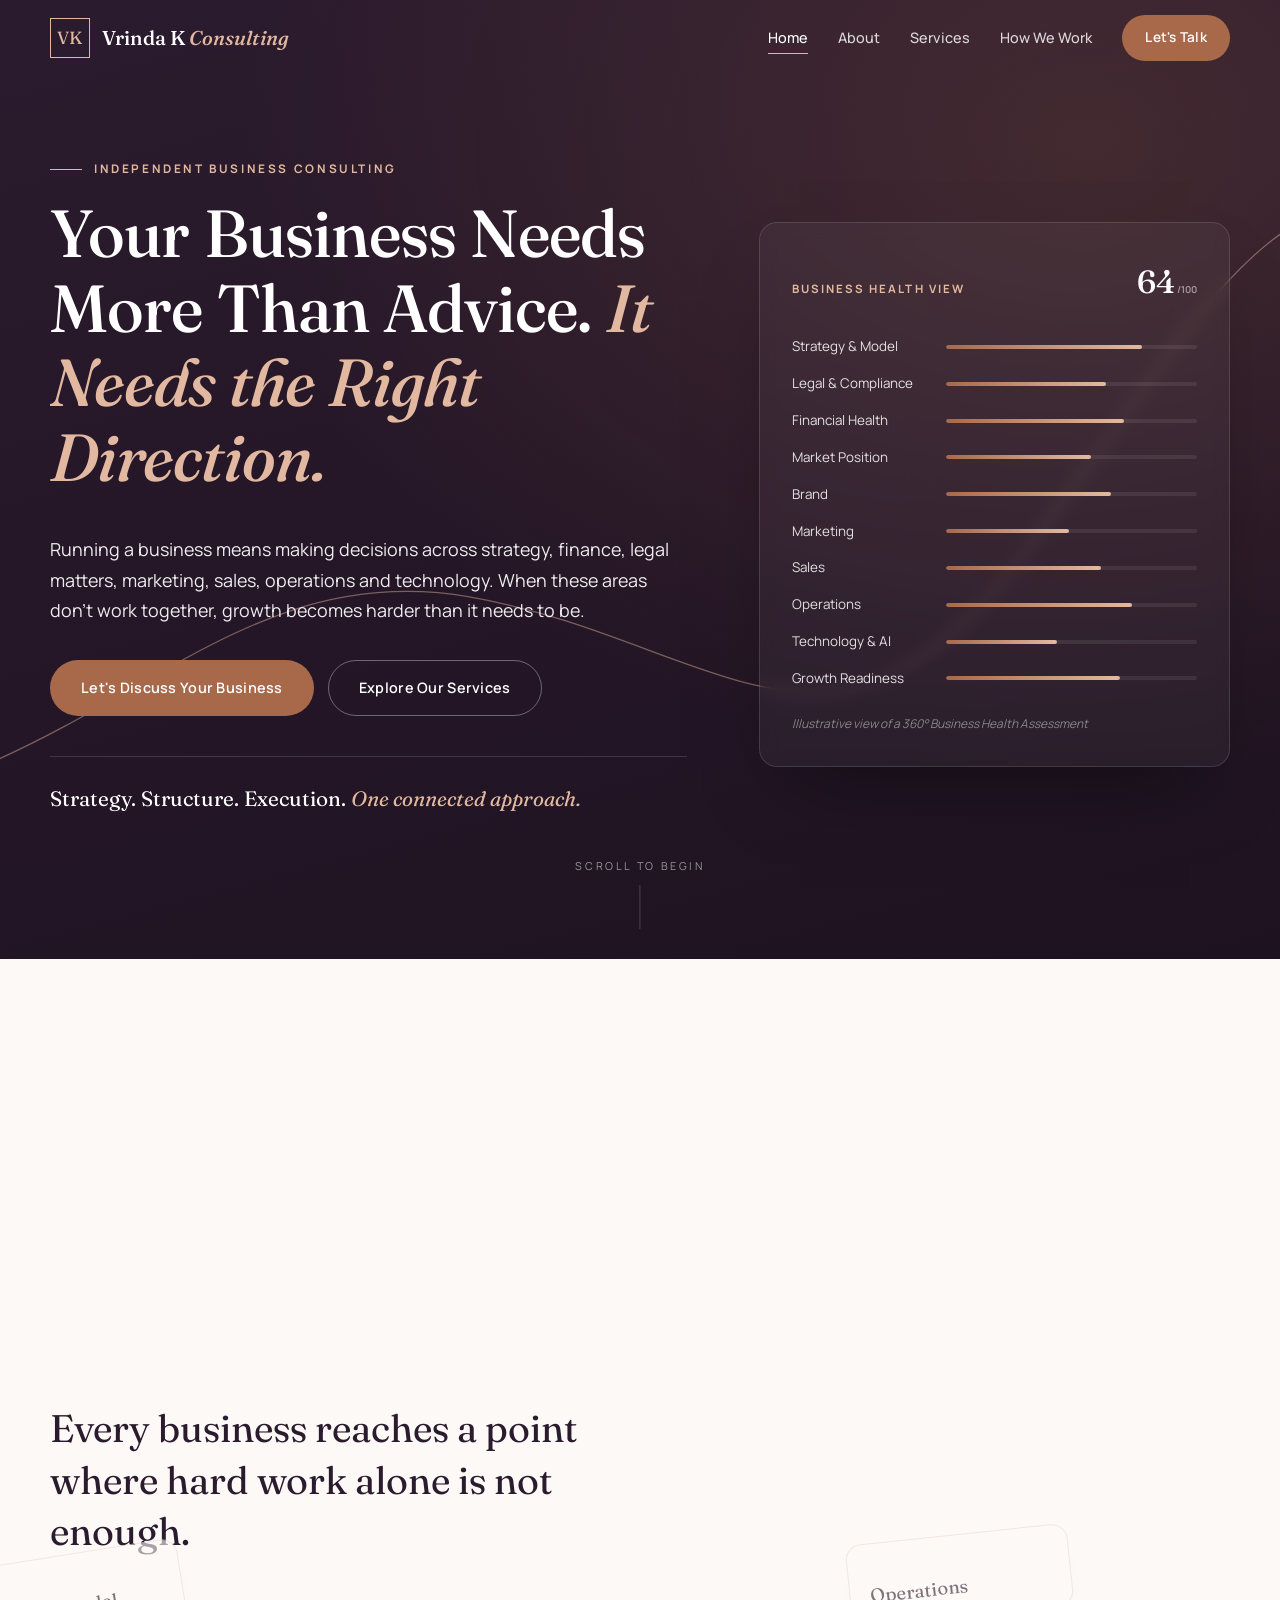
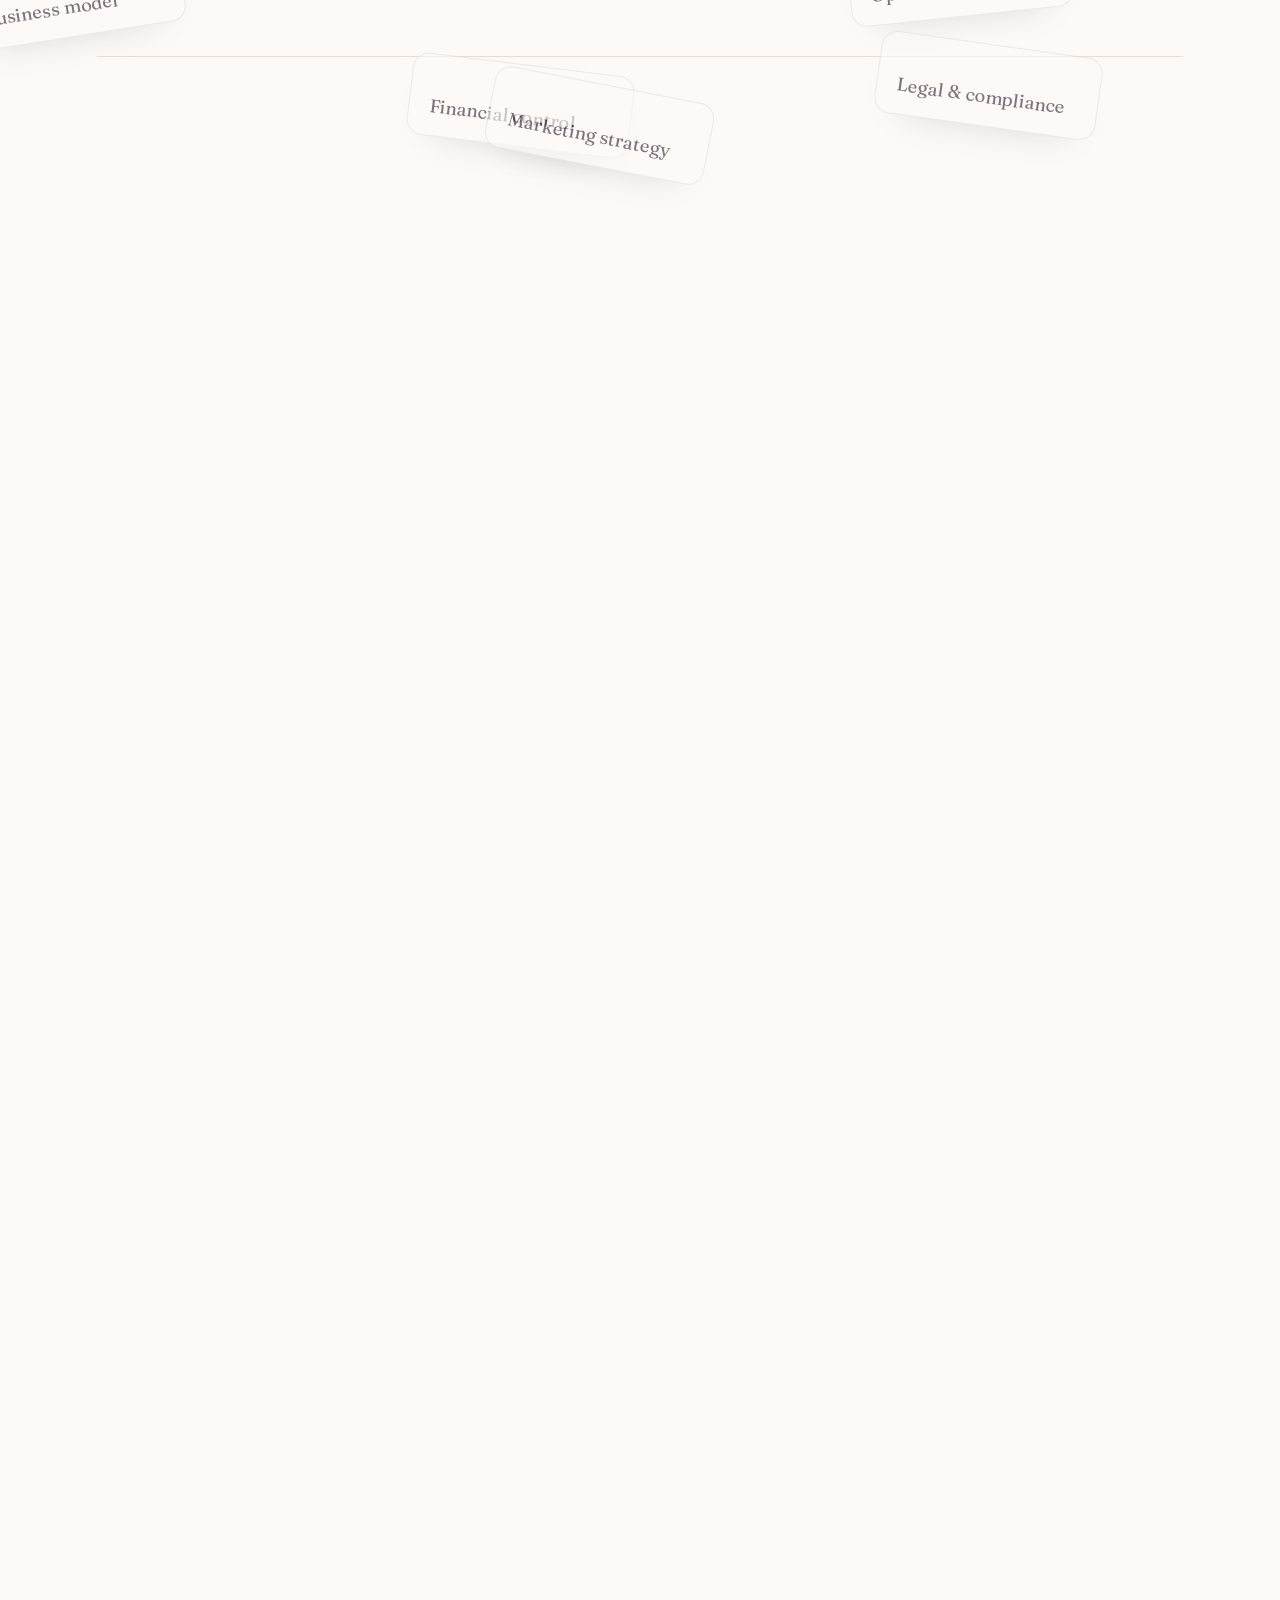
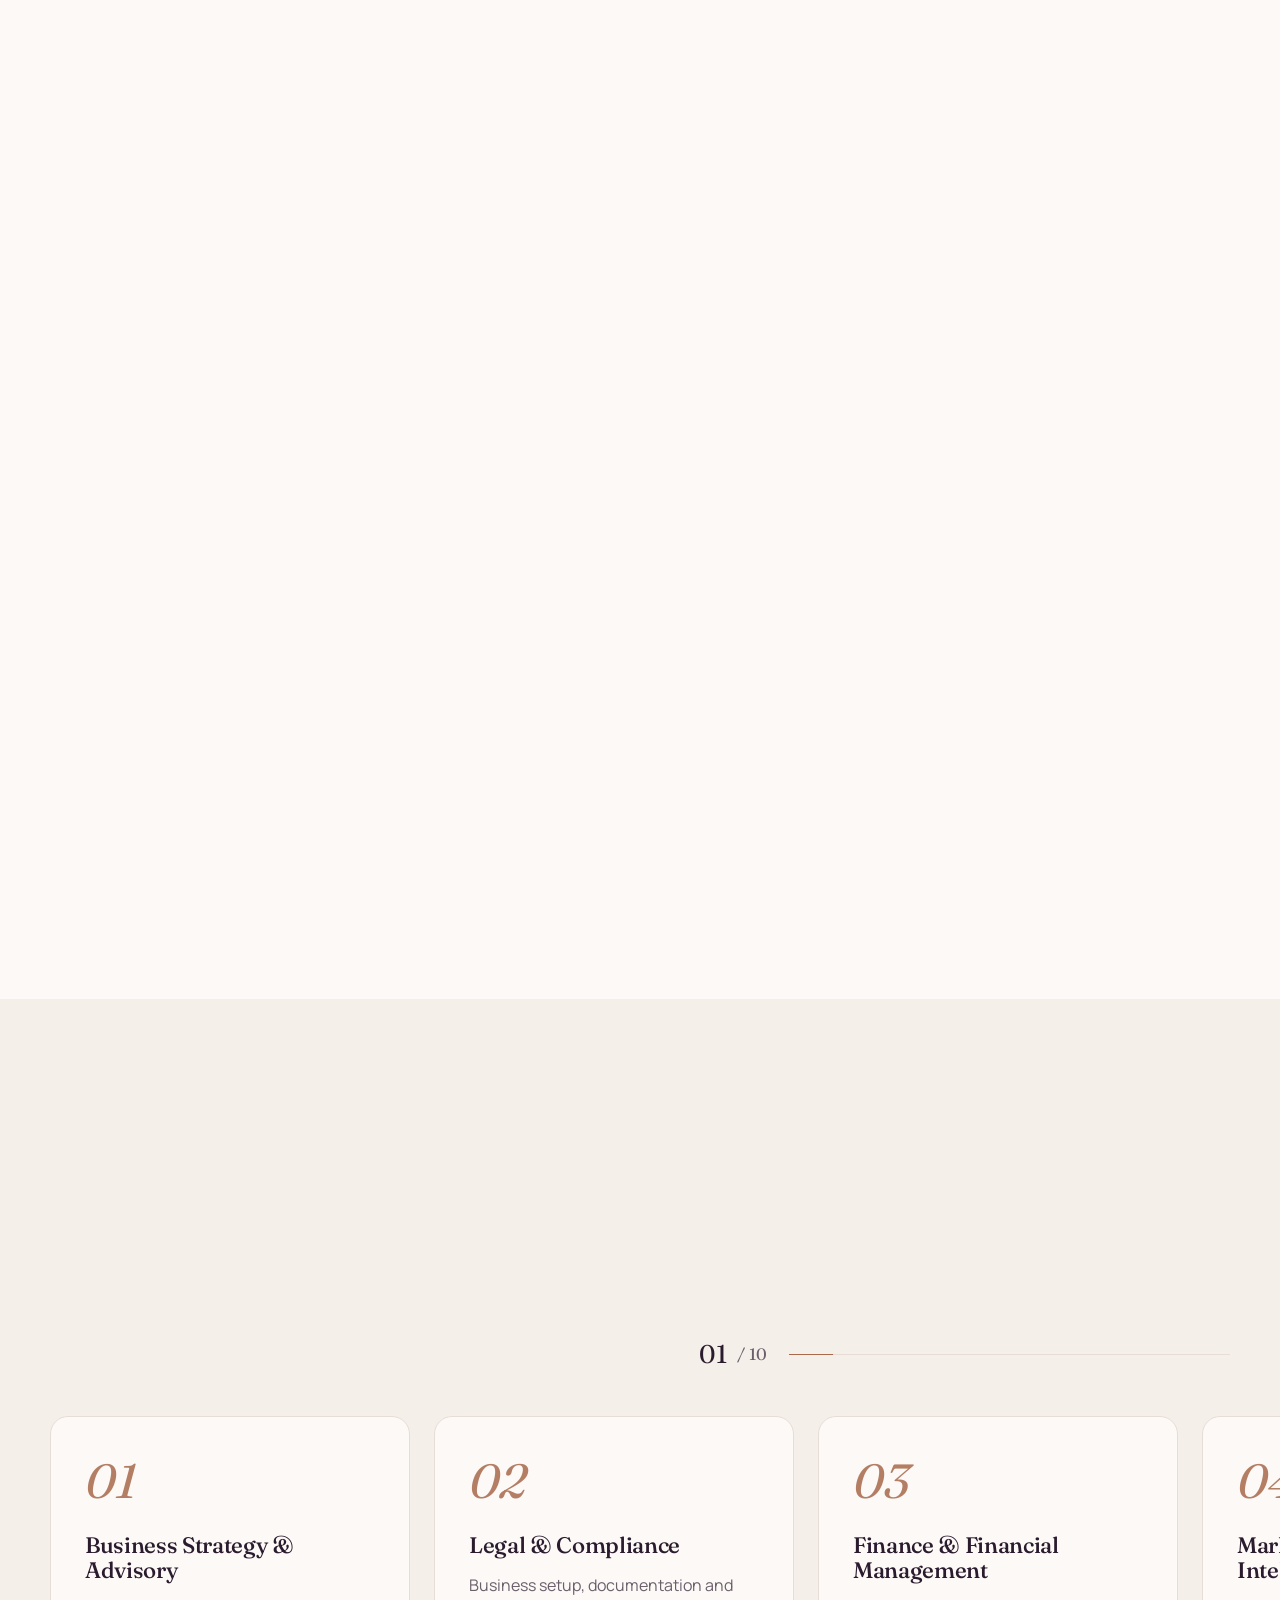
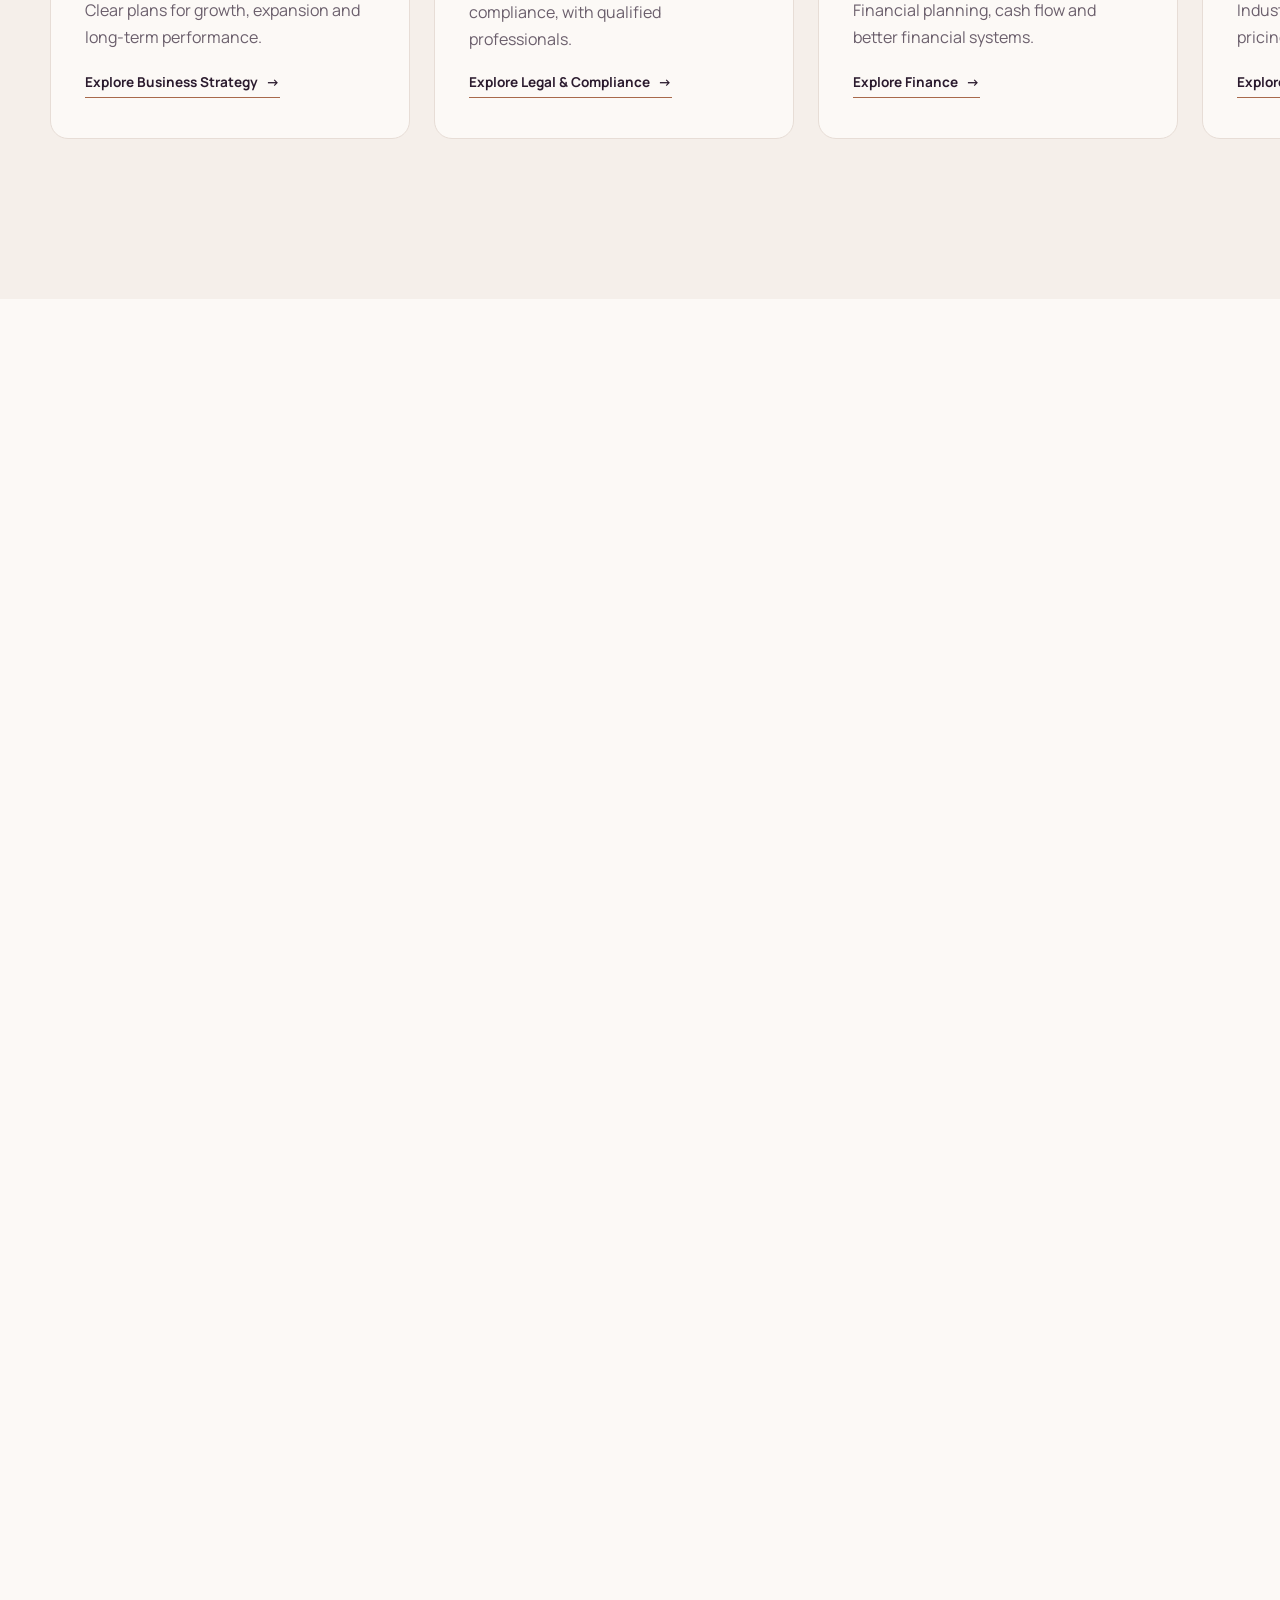
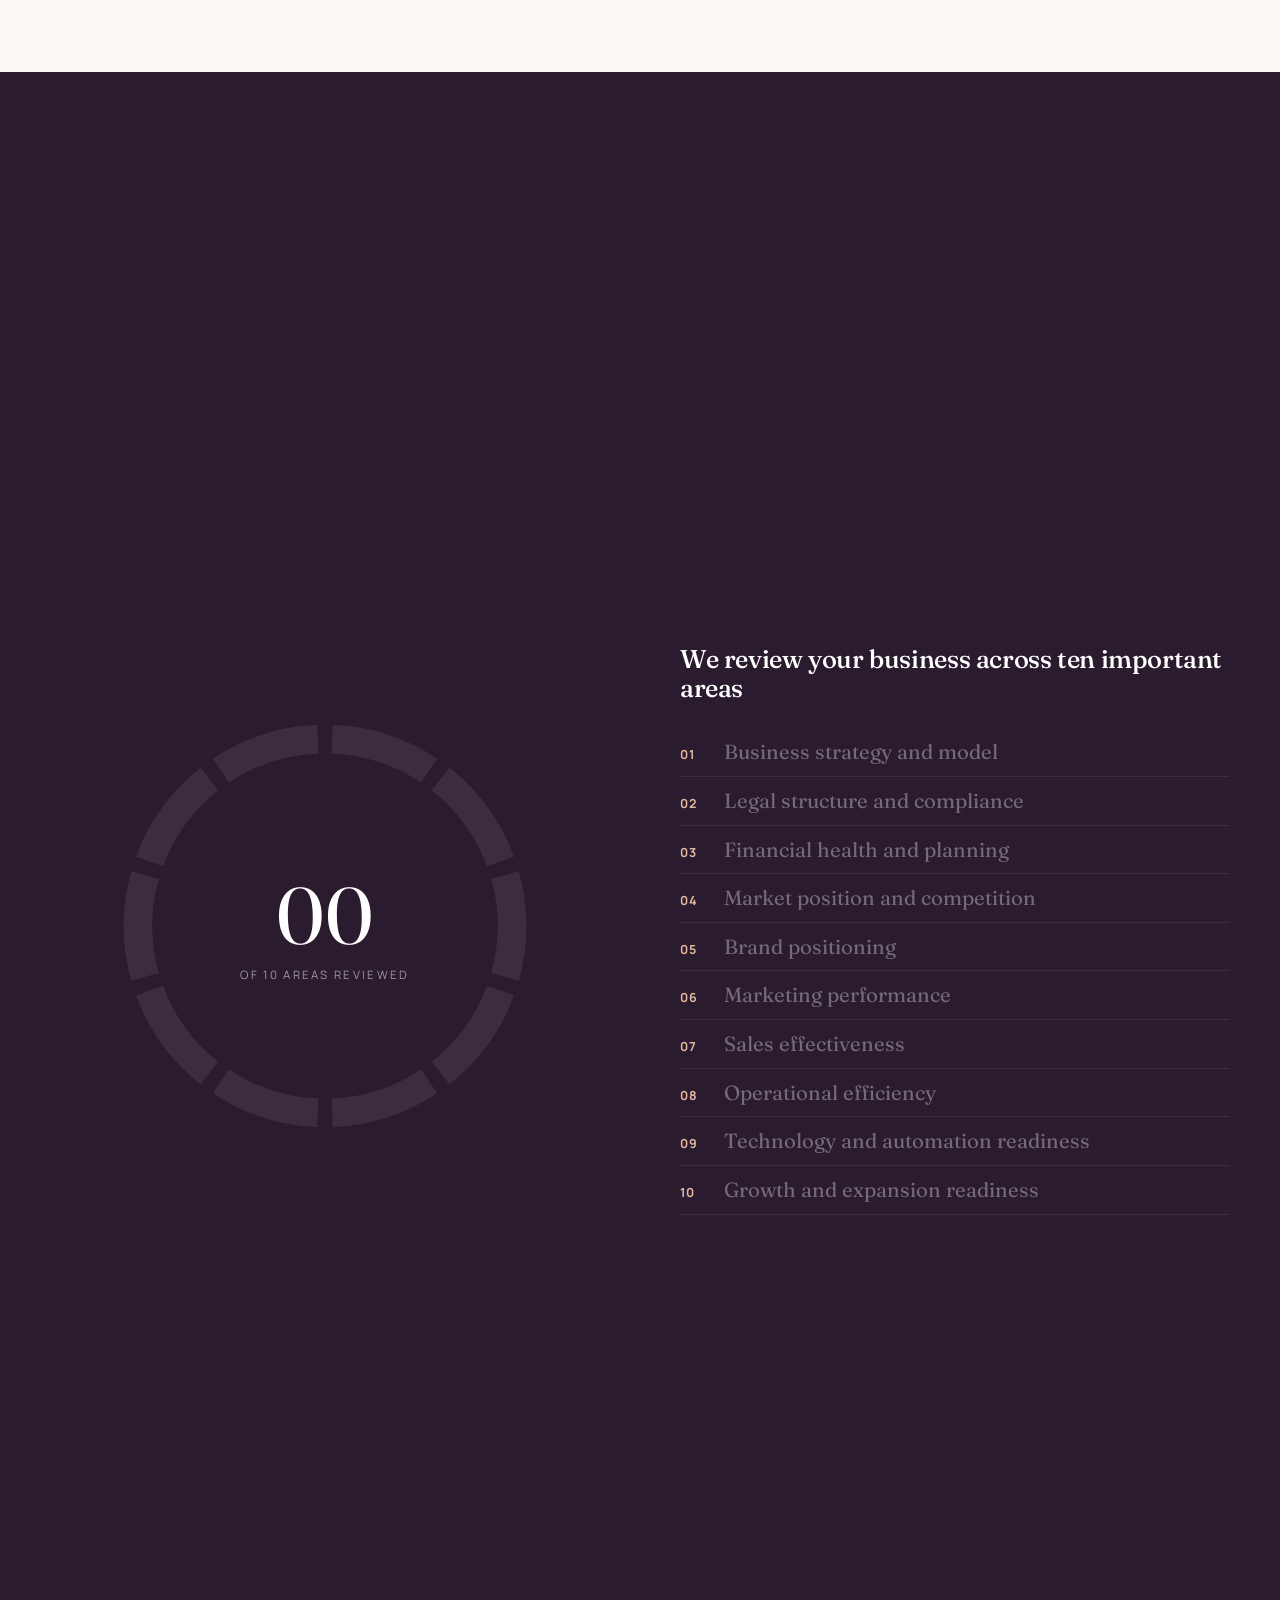
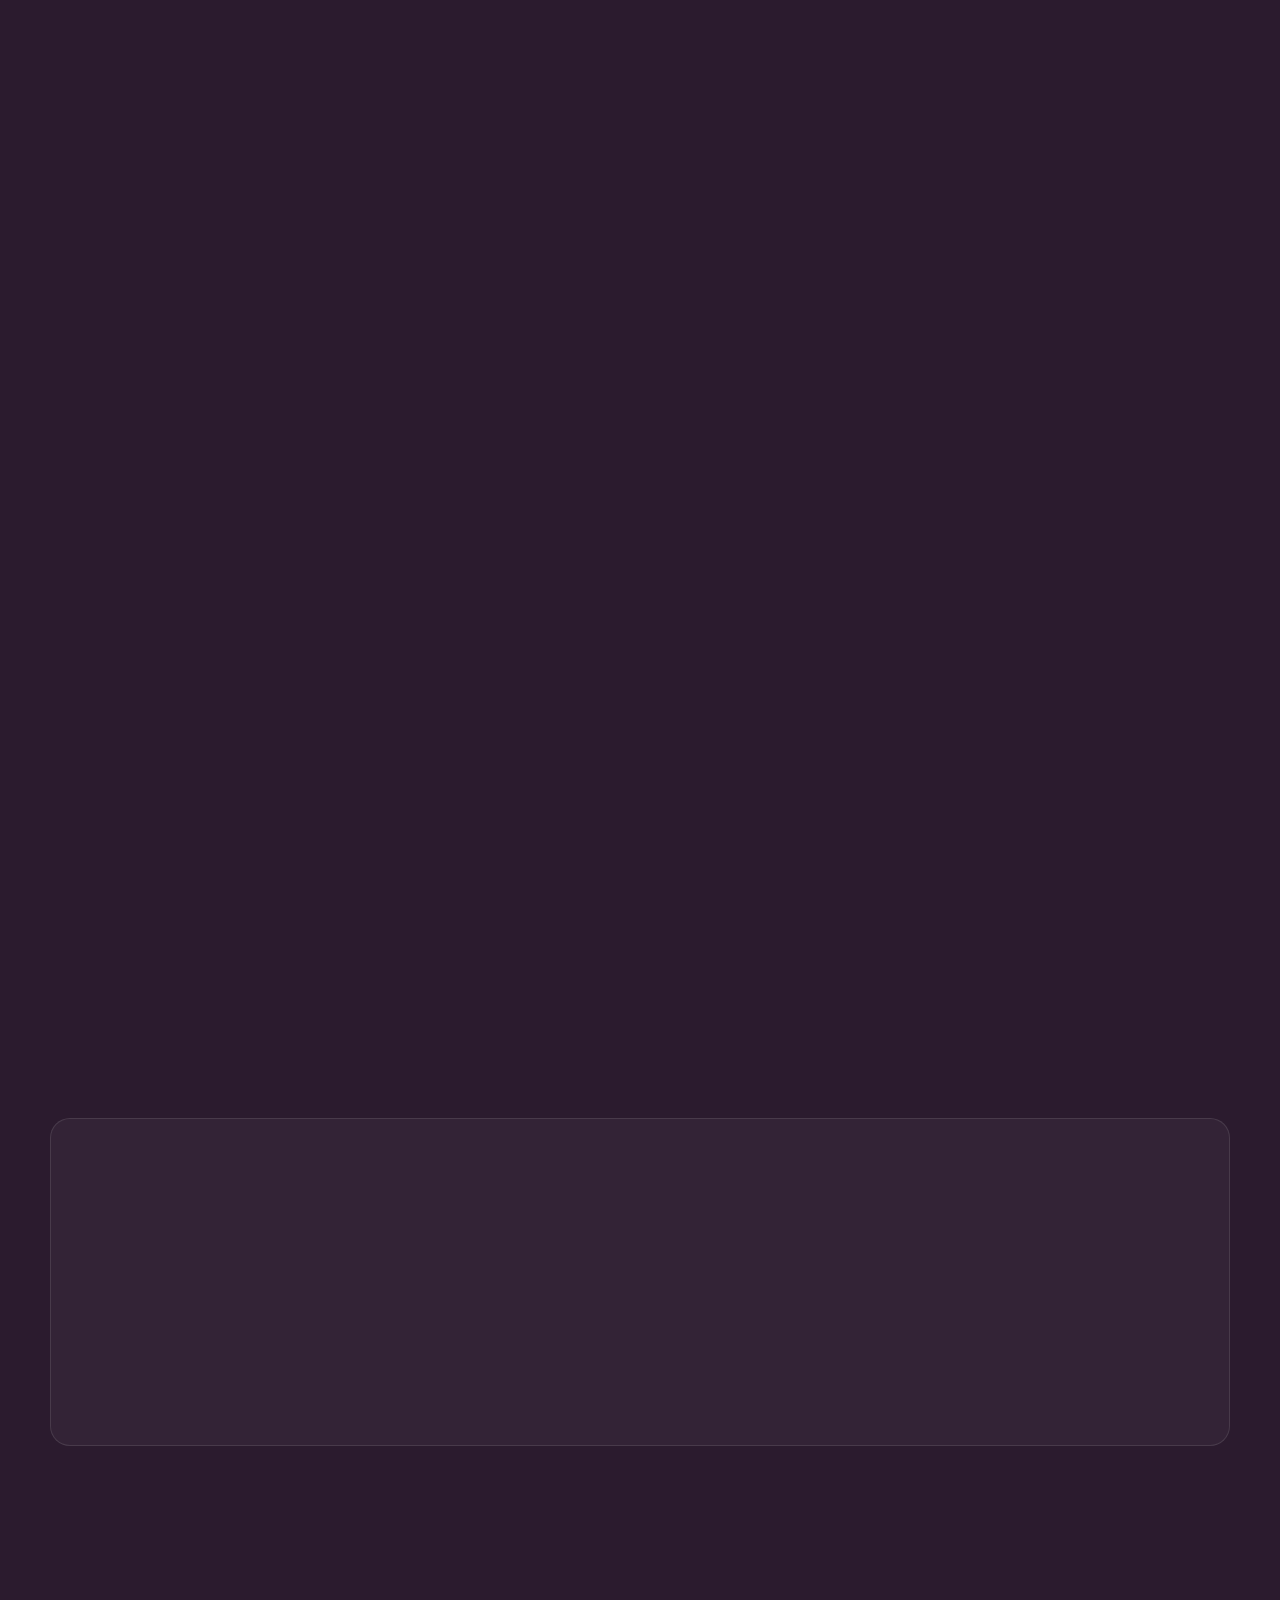
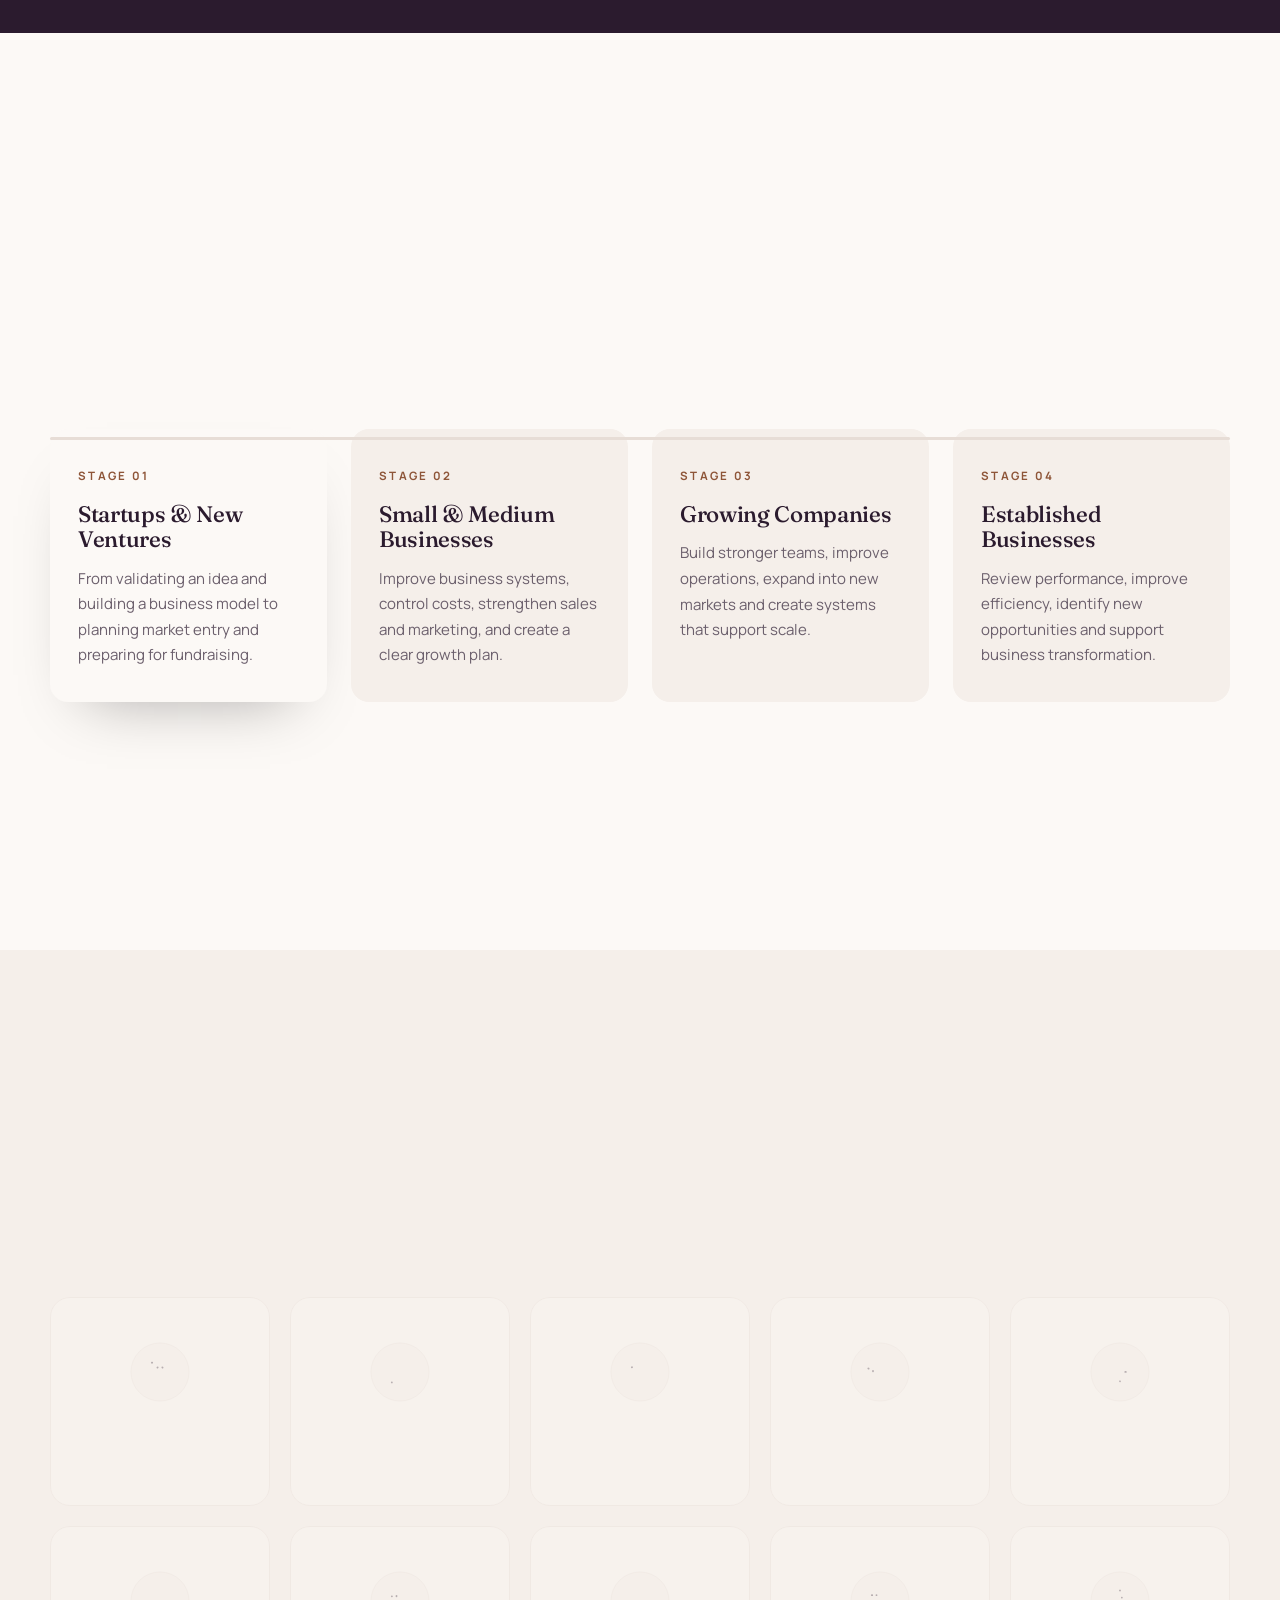
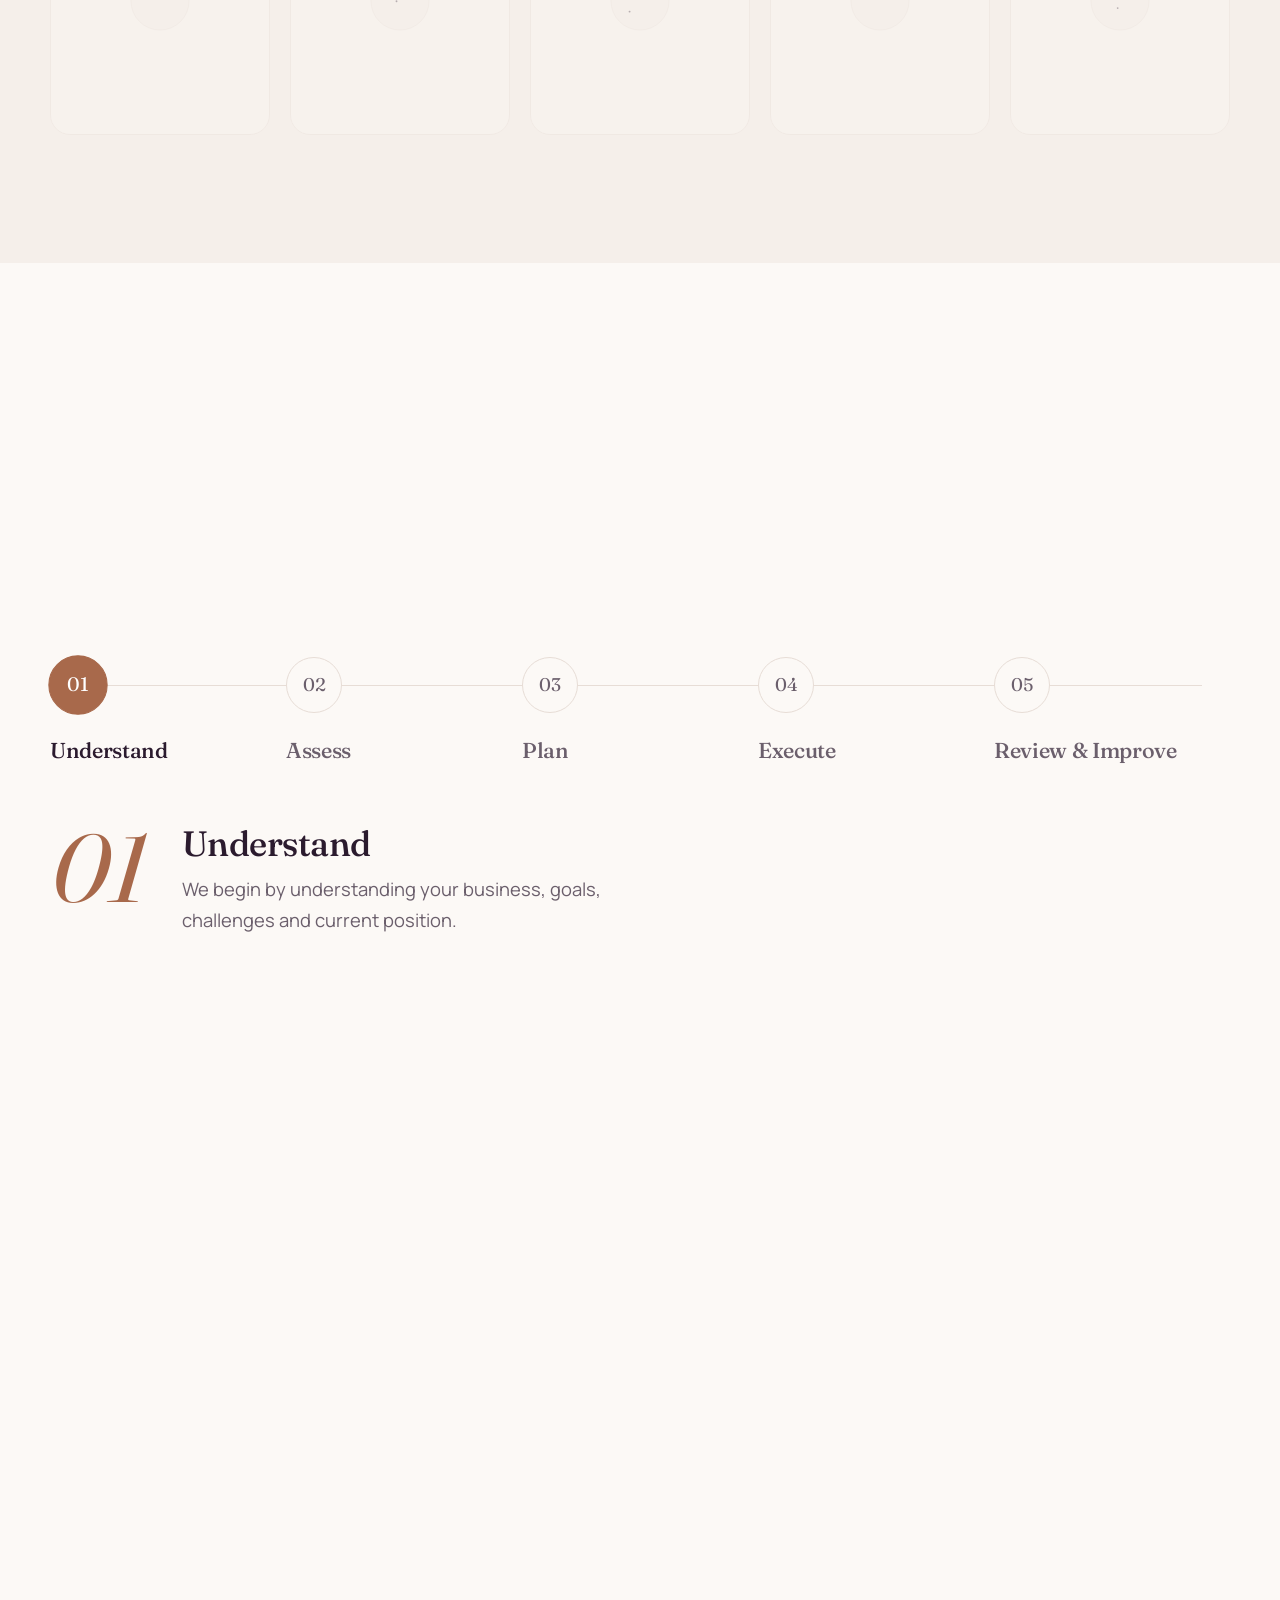
==== commit 23e77cdb: "Add files via upload" ====
--- a/index.html
+++ b/index.html
@@ -21,7 +21,7 @@
   <link rel="preconnect" href="https://fonts.googleapis.com">
   <link rel="preconnect" href="https://fonts.gstatic.com" crossorigin>
   <link href="https://fonts.googleapis.com/css2?family=Fraunces:ital,opsz,wght@0,9..144,400;0,9..144,500;0,9..144,600;1,9..144,400;1,9..144,500&family=Manrope:wght@400;500;600;700&display=swap" rel="stylesheet">
-  <link rel="stylesheet" href="styles.css?v=10">
+  <link rel="stylesheet" href="styles.css?v=11">
 
   <script type="application/ld+json">
   {
@@ -36,9 +36,6 @@
   </script>
 </head>
 <body data-page="home">
-
-<!-- Page-to-page transition curtain -->
-<div class="page-curtain" aria-hidden="true"><div class="curtain-label"><b>01</b><span>Home</span></div></div>
 
 <!-- Intro curtain (plays on every load; scroll, tap or key press fast-forwards it) -->
 <div class="preloader" aria-hidden="true">
@@ -470,16 +467,6 @@
 
 </main>
 
-<!-- ============ NEXT CHAPTER (links the page journey) ============ -->
-<a class="next-chapter" href="about.html">
-  <span class="container nc-inner">
-    <span class="nc-label">Next chapter · 02</span>
-    <span class="nc-title">About <em>Vrinda K Consulting</em></span>
-    <span class="nc-arrow" aria-hidden="true">→</span>
-  </span>
-  <span class="nc-line" aria-hidden="true"><i></i></span>
-</a>
-
 <!-- ============ FOOTER (shared across pages) ============ -->
 <footer class="site-footer">
   <div class="container footer-grid">
@@ -488,8 +475,6 @@
         <span class="logo-mark">VK</span>
         <span class="logo-text">Vrinda K <em>Consulting</em></span>
       </a>
-      <p><strong>Independent business consulting for strategy, growth and execution.</strong></p>
-      <p>Helping startups, SMEs and established businesses make better decisions, build stronger systems and move forward with clarity.</p>
     </div>
     <div>
       <h4>Quick Links</h4>
@@ -529,7 +514,6 @@
     </div>
   </div>
   <div class="container footer-bottom">
-    <p class="disclaimer">Vrinda K Consulting provides business consulting, advisory and coordination services. Legal, accounting, tax, audit, certification and other regulated professional services are delivered by appropriately qualified and authorised independent professionals, where engaged. The scope and responsibility for each service will be disclosed to the client.</p>
     <p>© <span id="year">2026</span> Vrinda K Consulting. All rights reserved.</p>
   </div>
 </footer>
@@ -539,7 +523,7 @@
 <script src="vendor/ScrollTrigger.min.js"></script>
 <script src="vendor/MotionPathPlugin.min.js"></script>
 <script src="vendor/lenis.min.js"></script>
-<script src="js/core.js?v=10"></script>
-<script src="js/home.js?v=10"></script>
+<script src="js/core.js?v=11"></script>
+<script src="js/home.js?v=11"></script>
 </body>
 </html>
--- a/styles.css
+++ b/styles.css
@@ -512,7 +512,6 @@
 .site-footer a:hover { color: var(--accent-soft); }
 .contact-list span { display: block; font-size: .7rem; letter-spacing: .16em; text-transform: uppercase; color: var(--accent-soft); }
 .footer-bottom { border-top: 1px solid rgba(255,255,255,.08); margin-top: 64px; padding-top: 28px; font-size: .8rem; }
-.disclaimer { max-width: 920px; color: rgba(255,255,255,.45); line-height: 1.6; }
 
 /* ---------- Responsive ---------- */
 @media (max-width: 1080px) {
@@ -651,19 +650,6 @@
    Multi-page: shared pieces
    ========================================================= */
 
-/* Page-to-page transition curtain */
-.page-curtain {
-  position: fixed; inset: 0; z-index: 110; pointer-events: none;
-  background: linear-gradient(165deg, var(--deep), var(--deep-2));
-  display: grid; place-items: center;
-  visibility: hidden; transform: translateY(100%);
-}
-.nav-in .page-curtain { visibility: visible; transform: none; animation: curtain-failsafe 0s 4s forwards; }
-@keyframes curtain-failsafe { to { visibility: hidden; } }
-.curtain-label { display: flex; align-items: baseline; gap: 16px; color: #fff; }
-.curtain-label b { font-family: var(--serif); font-weight: 400; font-style: italic; color: var(--accent-soft); font-size: 1.4rem; }
-.curtain-label span { font-family: var(--serif); font-size: clamp(2.2rem, 5vw, 3.6rem); letter-spacing: -.01em; }
-
 /* Home intro is skipped when arriving from another page or a deep link */
 .nav-in .preloader, .skip-intro .preloader { display: none !important; }
 
@@ -672,40 +658,10 @@
 .site-nav a[aria-current="page"]:not(.btn)::after { transform: scaleX(1); }
 .site-nav .btn[aria-current="page"] { background: var(--accent-ink); }
 
-/* Next chapter band */
-.next-chapter {
-  display: block; position: relative; overflow: hidden; text-decoration: none;
-  background: var(--paper); color: var(--deep); padding: 96px 0 88px;
-  border-top: 1px solid var(--line);
-}
-.next-chapter::before {
-  content: ""; position: absolute; inset: 0; background: var(--surface);
-  transform: scaleY(0); transform-origin: bottom; transition: transform .7s var(--ease);
-}
-.next-chapter:hover::before { transform: scaleY(1); }
-.nc-inner { position: relative; display: grid; grid-template-columns: 1fr auto; align-items: end; gap: 12px 32px; }
-.nc-label { grid-column: 1 / -1; font-size: .74rem; font-weight: 700; letter-spacing: .22em; text-transform: uppercase; color: var(--accent-ink); }
-.nc-title { font-family: var(--serif); font-size: clamp(2.6rem, 7vw, 6rem); line-height: 1; letter-spacing: -.02em; }
-.nc-title em { font-style: italic; color: var(--accent-ink); }
-.nc-arrow {
-  width: clamp(64px, 8vw, 104px); aspect-ratio: 1; border-radius: 50%; display: grid; place-items: center;
-  border: 1px solid var(--deep); font-size: clamp(1.4rem, 2.4vw, 2rem);
-  transition: background .4s, color .4s, transform .6s var(--ease);
-}
-.next-chapter:hover .nc-arrow { background: var(--deep); color: #fff; transform: translateX(10px) rotate(-45deg); }
-.nc-line { position: absolute; left: 0; right: 0; bottom: 0; height: 3px; background: var(--line); }
-.nc-line i { position: absolute; inset: 0; background: var(--accent); transform-origin: left; transform: scaleX(0); }
-
 /* Footer extras */
 .site-footer a[href^="tel"], .site-footer a[href^="mailto"] { color: inherit; }
 .soon { color: rgba(255,255,255,.4); }
 .soon small { font-size: .68rem; letter-spacing: .12em; text-transform: uppercase; margin-left: 6px; color: var(--accent-soft); }
-
-@media (max-width: 600px) {
-  .next-chapter { padding: 64px 0 60px; }
-  .nc-inner { grid-template-columns: 1fr; }
-  .nc-arrow { width: 56px; }
-}
 
 /* Founder: values as minimal tags */
 .values { list-style: none; margin: 4px 0 30px; padding: 0; display: flex; flex-wrap: wrap; gap: 10px; }
